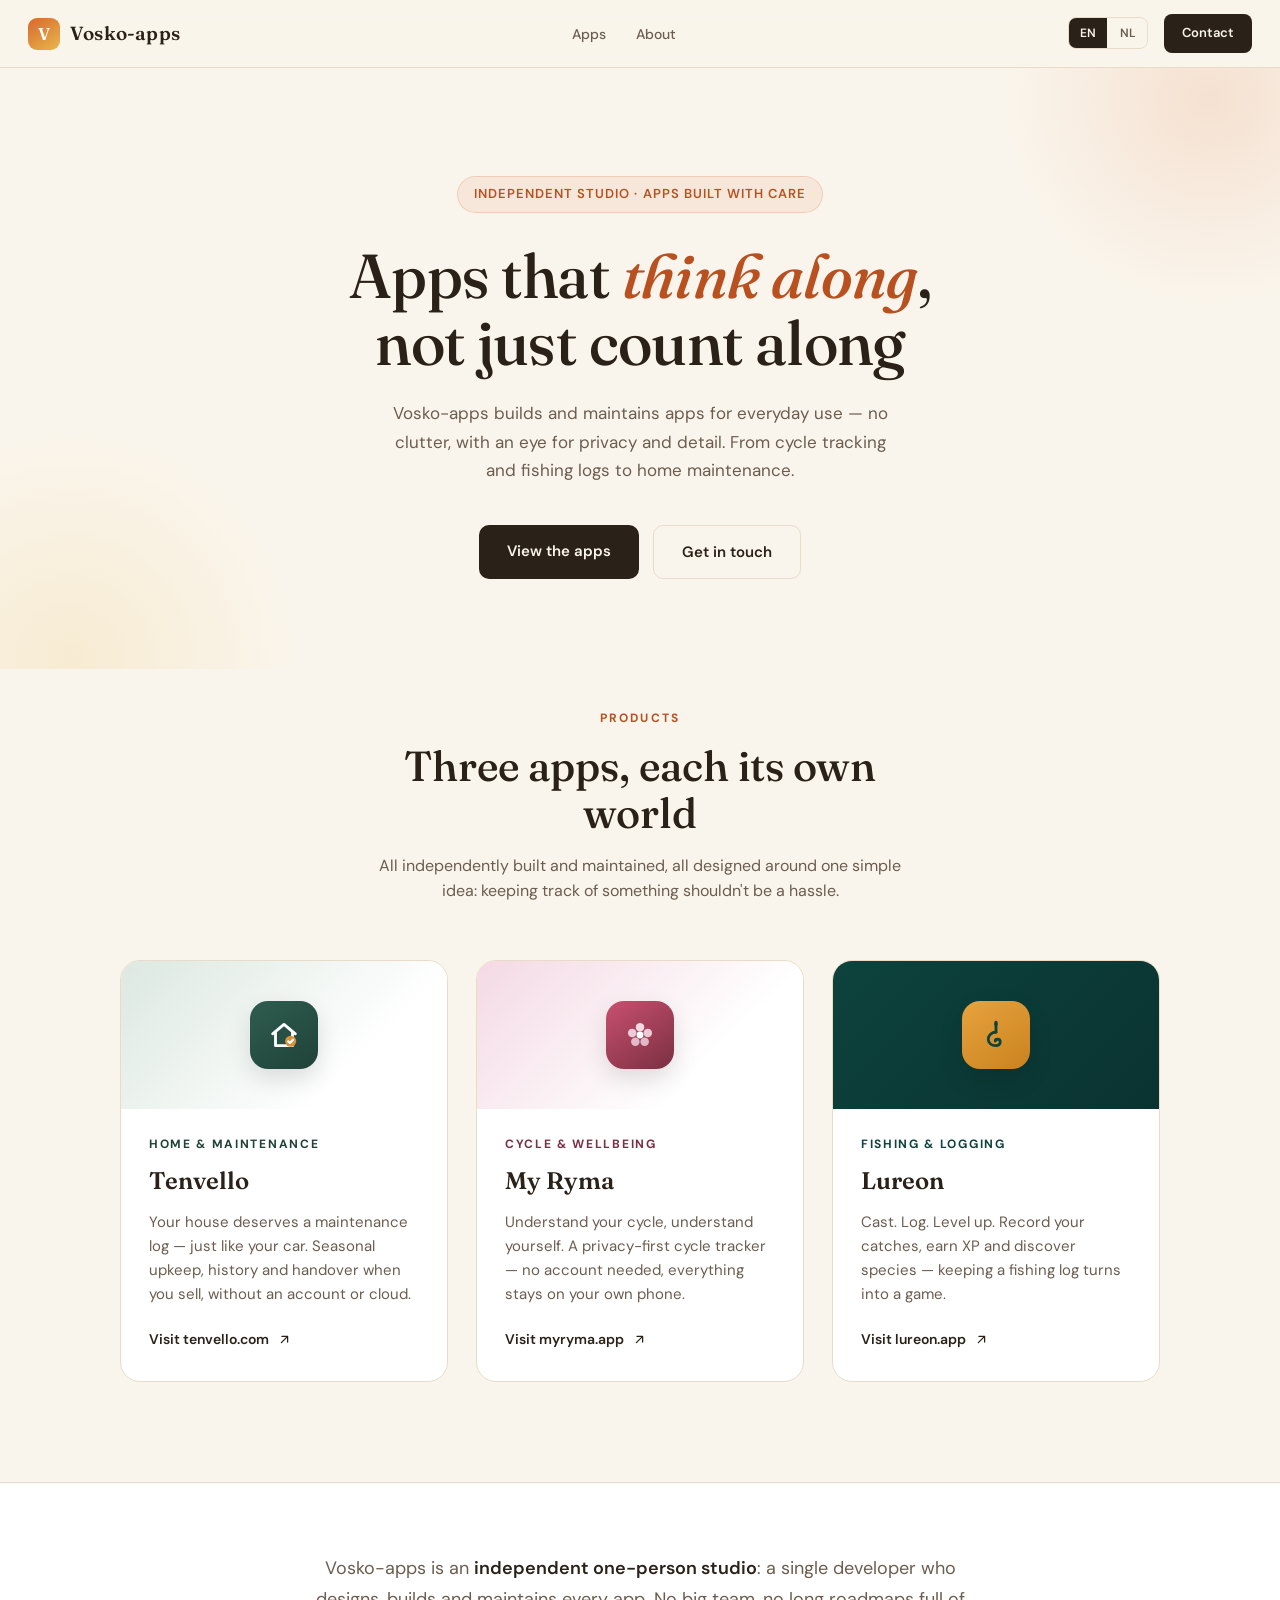
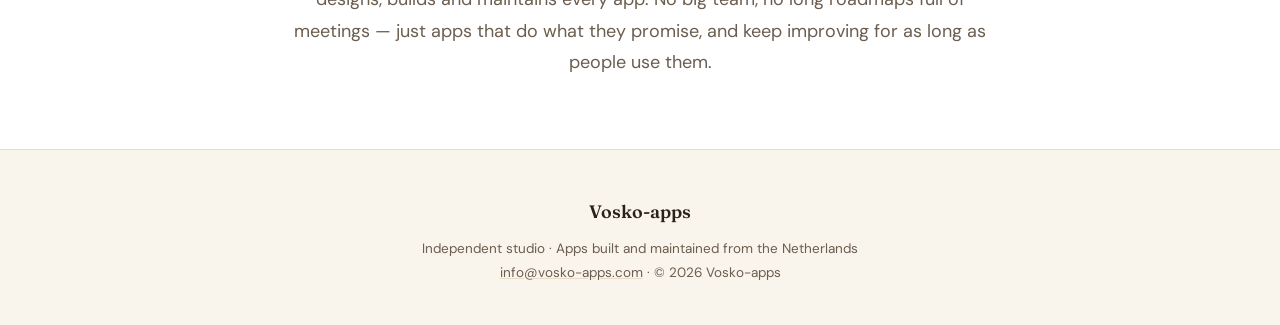
==== index.html @ 4c201b19 "Add the vosko-apps.com site with the Fluffpop privacy policy Co-Authored-By: Claude Opus 5.5 <norepl" ====
<!DOCTYPE html>
<html lang="en">
<head>
<meta charset="UTF-8">
<meta name="viewport" content="width=device-width, initial-scale=1.0">
<title>Vosko-apps — Apps built by one developer</title>
<meta name="description" content="Vosko-apps is a one-person studio building and maintaining everyday apps, including Ryma (cycle tracker), Lureon (fishing log) and Tenvello (home maintenance).">
<link rel="canonical" href="https://vosko-apps.com/">
<link rel="preconnect" href="https://fonts.googleapis.com">
<link rel="preconnect" href="https://fonts.gstatic.com" crossorigin>
<link href="https://fonts.googleapis.com/css2?family=Fraunces:ital,opsz,wght@0,9..144,400;0,9..144,500;0,9..144,600;1,9..144,500&family=DM+Sans:wght@400;500;600;700&display=swap" rel="stylesheet">
<style>
  *, *::before, *::after { box-sizing: border-box; margin: 0; padding: 0; }

  :root {
    --cream:   #FAF5EC;
    --paper:   #FFFFFF;
    --ink:     #2A2118;
    --ink-soft:#6B5D4F;
    --accent:  #D8672E;
    --accent-dk:#B8501F;
    --gold:    #E8B84B;
    --border:  #E8DCC8;

    --ryma-1:  #F4D9E4;
    --ryma-2:  #C9506F;
    --ryma-3:  #7A2F42;

    --lureon-1: #0D423D;
    --lureon-2: #0A3330;
    --lureon-3: #E8A33D;

    --tenvello-1: #2F5D50;
    --tenvello-2: #1F4237;
    --tenvello-3: #D9913B;
  }

  html { scroll-behavior: smooth; }

  body {
    font-family: 'DM Sans', sans-serif;
    background: var(--cream);
    color: var(--ink);
    line-height: 1.6;
  }

  a { color: inherit; }

  /* ── NAV ── */
  nav {
    position: sticky; top: 0; z-index: 100;
    background: rgba(250,245,236,0.9);
    backdrop-filter: blur(8px);
    border-bottom: 1px solid var(--border);
    padding: 0 28px;
    display: flex; align-items: center; justify-content: space-between;
    height: 68px;
  }
  .nav-logo {
    display: flex; align-items: center; gap: 10px; text-decoration: none;
  }
  .nav-mark {
    width: 32px; height: 32px; border-radius: 9px;
    background: linear-gradient(145deg, var(--accent), var(--gold));
    display: flex; align-items: center; justify-content: center;
    font-family: 'Fraunces', serif; font-weight: 600; font-size: 17px; color: #fff;
  }
  .nav-wordmark {
    font-family: 'Fraunces', serif;
    font-weight: 600; font-size: 19px; letter-spacing: 0.01em; color: var(--ink);
  }
  .nav-links { display: flex; align-items: center; gap: 30px; list-style: none; }
  .nav-links a {
    text-decoration: none; color: var(--ink-soft);
    font-size: 14px; font-weight: 500; transition: color .2s;
  }
  .nav-links a:hover { color: var(--accent-dk); }
  .nav-right { display: flex; align-items: center; gap: 16px; }
  .nav-cta {
    background: var(--ink); color: var(--cream) !important;
    font-size: 13px; font-weight: 600;
    padding: 9px 18px; border-radius: 8px; text-decoration: none;
    transition: background .2s;
  }
  .nav-cta:hover { background: var(--accent-dk); }

  /* ── LANGUAGE SWITCH ── */
  .lang-switch { display: flex; gap: 2px; border: 1px solid var(--border); border-radius: 8px; overflow: hidden; }
  .lang-switch button {
    border: none; background: transparent; cursor: pointer;
    font-family: inherit; font-size: 12px; font-weight: 600; color: var(--ink-soft);
    padding: 7px 11px; transition: background .2s, color .2s;
  }
  .lang-switch button:hover { color: var(--ink); }
  .lang-switch button[aria-current="true"] { background: var(--ink); color: var(--cream); }

  /* ── HERO ── */
  .hero {
    padding: 108px 24px 90px;
    text-align: center;
    position: relative; overflow: hidden;
  }
  .hero::before {
    content: '';
    position: absolute; top: -180px; right: -140px;
    width: 420px; height: 420px; border-radius: 50%;
    background: radial-gradient(circle, rgba(216,103,46,0.14), transparent 70%);
    pointer-events: none;
  }
  .hero::after {
    content: '';
    position: absolute; bottom: -220px; left: -160px;
    width: 460px; height: 460px; border-radius: 50%;
    background: radial-gradient(circle, rgba(232,184,74,0.16), transparent 70%);
    pointer-events: none;
  }
  .hero-inner { position: relative; max-width: 680px; margin: 0 auto; }
  .hero-eyebrow {
    display: inline-flex; align-items: center; gap: 8px;
    font-size: 13px; font-weight: 600; letter-spacing: 0.08em;
    text-transform: uppercase; color: var(--accent-dk);
    background: rgba(216,103,46,0.09);
    border: 1px solid rgba(216,103,46,0.2);
    padding: 7px 16px; border-radius: 999px;
    margin-bottom: 30px;
  }
  .hero-title {
    font-family: 'Fraunces', serif;
    font-weight: 500;
    font-size: clamp(38px, 6.5vw, 62px);
    line-height: 1.08; color: var(--ink);
    letter-spacing: -0.01em; margin-bottom: 22px;
  }
  .hero-title em { font-style: italic; color: var(--accent-dk); }
  .hero-sub {
    font-size: 17px; color: var(--ink-soft);
    line-height: 1.7; margin-bottom: 40px; max-width: 500px; margin-inline: auto;
  }
  .hero-buttons { display: flex; gap: 14px; justify-content: center; flex-wrap: wrap; }
  .btn-primary {
    background: var(--ink); color: var(--cream);
    font-weight: 600;
    font-size: 15px;
    padding: 14px 28px; border-radius: 10px; text-decoration: none;
    transition: background .2s; display: inline-block;
  }
  .btn-primary:hover { background: var(--accent-dk); }
  .btn-ghost {
    border: 1.5px solid var(--border); color: var(--ink);
    font-weight: 600;
    font-size: 15px;
    padding: 14px 28px; border-radius: 10px; text-decoration: none;
    transition: border-color .2s, background .2s; display: inline-block;
  }
  .btn-ghost:hover { border-color: var(--accent); background: var(--paper); }

  /* ── SECTIONS ── */
  section { padding: 40px 24px 100px; }
  .section-inner { max-width: 1040px; margin: 0 auto; }
  .section-head { text-align: center; max-width: 560px; margin: 0 auto 56px; }
  .section-label {
    font-size: 12px; font-weight: 700; letter-spacing: 0.18em;
    text-transform: uppercase; color: var(--accent-dk); margin-bottom: 14px;
  }
  .section-title {
    font-family: 'Fraunces', serif;
    font-weight: 500;
    font-size: clamp(30px, 4vw, 42px);
    line-height: 1.12; color: var(--ink);
    margin-bottom: 16px;
  }
  .section-sub { color: var(--ink-soft); font-size: 16px; }

  /* ── APP CARDS ── */
  .apps-grid {
    display: grid; grid-template-columns: repeat(auto-fit, minmax(288px, 1fr)); gap: 28px;
  }
  .app-card {
    background: var(--paper);
    border: 1px solid var(--border);
    border-radius: 20px;
    overflow: hidden;
    text-decoration: none; color: var(--ink);
    display: flex; flex-direction: column;
    transition: transform .25s ease, box-shadow .25s ease;
  }
  .app-card:hover {
    transform: translateY(-4px);
    box-shadow: 0 18px 40px rgba(42,33,24,0.1);
  }
  .app-banner {
    height: 148px; position: relative; overflow: hidden;
    display: flex; align-items: center; justify-content: center;
  }
  .app-banner.ryma { background: linear-gradient(135deg, var(--ryma-1), #fff 70%); }
  .app-banner.lureon { background: linear-gradient(135deg, var(--lureon-1), var(--lureon-2)); }
  .app-banner.tenvello { background: linear-gradient(135deg, #DCE8E1, #fff 72%); }
  .app-icon {
    width: 68px; height: 68px; border-radius: 18px;
    display: flex; align-items: center; justify-content: center;
    box-shadow: 0 10px 24px rgba(0,0,0,0.12);
  }
  .app-icon.ryma { background: linear-gradient(145deg, var(--ryma-2), var(--ryma-3)); }
  .app-icon.lureon { background: linear-gradient(145deg, var(--lureon-3), #c9821f); }
  .app-icon.tenvello { background: linear-gradient(145deg, var(--tenvello-1), var(--tenvello-2)); }
  .app-icon svg { width: 34px; height: 34px; }

  .app-body { padding: 26px 28px 30px; flex: 1; display: flex; flex-direction: column; }
  .app-kicker {
    font-size: 12px; font-weight: 700; letter-spacing: 0.14em; text-transform: uppercase;
    margin-bottom: 8px;
  }
  .app-kicker.ryma { color: var(--ryma-3); }
  .app-kicker.lureon { color: var(--lureon-1); }
  .app-kicker.tenvello { color: var(--tenvello-2); }
  .app-name {
    font-family: 'Fraunces', serif; font-weight: 600;
    font-size: 24px; margin-bottom: 10px;
  }
  .app-desc { color: var(--ink-soft); font-size: 15px; margin-bottom: 22px; flex: 1; }
  .app-link {
    display: inline-flex; align-items: center; gap: 8px;
    font-weight: 600; font-size: 14px; color: var(--ink);
  }
  .app-link svg { width: 15px; height: 15px; transition: transform .2s; }
  .app-card:hover .app-link svg { transform: translate(3px, -3px); }

  /* ── ABOUT STRIP ── */
  .about-strip {
    background: var(--paper);
    border-top: 1px solid var(--border);
    border-bottom: 1px solid var(--border);
    padding: 70px 24px;
  }
  .about-inner {
    max-width: 700px; margin: 0 auto; text-align: center;
  }
  .about-inner p {
    font-size: 18px; color: var(--ink-soft); line-height: 1.75;
  }
  .about-inner strong { color: var(--ink); font-weight: 600; }

  /* ── FOOTER ── */
  footer {
    padding: 48px 24px 40px;
    text-align: center;
  }
  .footer-wordmark {
    font-family: 'Fraunces', serif; font-weight: 600; font-size: 18px;
    margin-bottom: 10px;
  }
  .footer-meta { color: var(--ink-soft); font-size: 13.5px; line-height: 1.8; }
  .footer-meta a { text-decoration: underline; text-decoration-color: var(--border); }
  .footer-meta a:hover { color: var(--accent-dk); }

  @media (max-width: 720px) {
    .apps-grid { grid-template-columns: 1fr; }
    .nav-links { display: none; }
  }
</style>
</head>
<body>

  <nav>
    <a href="#top" class="nav-logo">
      <span class="nav-mark">V</span>
      <span class="nav-wordmark">Vosko-apps</span>
    </a>
    <ul class="nav-links">
      <li><a href="#apps" data-i18n="navApps">Apps</a></li>
      <li><a href="#about" data-i18n="navAbout">About</a></li>
    </ul>
    <div class="nav-right">
      <div class="lang-switch" role="group" aria-label="Language">
        <button type="button" data-lang="en" aria-current="true">EN</button>
        <button type="button" data-lang="nl" aria-current="false">NL</button>
      </div>
      <a href="mailto:info@vosko-apps.com" class="nav-cta" data-i18n="navContact">Contact</a>
    </div>
  </nav>

  <header class="hero" id="top">
    <div class="hero-inner">
      <span class="hero-eyebrow" data-i18n="heroEyebrow">Independent studio · Apps built with care</span>
      <h1 class="hero-title" data-i18n-html="heroTitle">Apps that <em>think along</em>,<br>not just count along</h1>
      <p class="hero-sub" data-i18n="heroSub">Vosko-apps builds and maintains apps for everyday use — no clutter, with an eye for privacy and detail. From cycle tracking and fishing logs to home maintenance.</p>
      <div class="hero-buttons">
        <a href="#apps" class="btn-primary" data-i18n="heroCta1">View the apps</a>
        <a href="mailto:info@vosko-apps.com" class="btn-ghost" data-i18n="heroCta2">Get in touch</a>
      </div>
    </div>
  </header>

  <section id="apps">
    <div class="section-inner">
      <div class="section-head">
        <div class="section-label" data-i18n="sectionLabel">Products</div>
        <h2 class="section-title" data-i18n="sectionTitle">Three apps, each its own world</h2>
        <p class="section-sub" data-i18n="sectionSub">All independently built and maintained, all designed around one simple idea: keeping track of something shouldn't be a hassle.</p>
      </div>

      <div class="apps-grid">
        <a class="app-card" href="https://tenvello.com" target="_blank" rel="noopener">
          <div class="app-banner tenvello">
            <div class="app-icon tenvello">
              <svg viewBox="0 0 24 24" fill="none">
                <path d="M4 11.2 12 4.5l8 6.7" stroke="#fff" stroke-width="2" stroke-linecap="round" stroke-linejoin="round"/>
                <path d="M6 10.2V19.5h12V10.2" stroke="#fff" stroke-width="2" stroke-linecap="round" stroke-linejoin="round"/>
                <circle cx="16.7" cy="16.4" r="3.9" fill="#D9913B"/>
                <path d="M15 16.5l1.2 1.2 2.2-2.4" stroke="#fff" stroke-width="1.5" stroke-linecap="round" stroke-linejoin="round"/>
              </svg>
            </div>
          </div>
          <div class="app-body">
            <div class="app-kicker tenvello" data-i18n="tenvelloKicker">Home &amp; maintenance</div>
            <div class="app-name">Tenvello</div>
            <p class="app-desc" data-i18n="tenvelloDesc">Your house deserves a maintenance log — just like your car. Seasonal upkeep, history and handover when you sell, without an account or cloud.</p>
            <span class="app-link">
              <span data-i18n="tenvelloLink">Visit tenvello.com</span>
              <svg viewBox="0 0 24 24" fill="none" stroke="currentColor" stroke-width="2" stroke-linecap="round"><path d="M7 17L17 7M17 7H8M17 7V16"/></svg>
            </span>
          </div>
        </a>

        <a class="app-card" href="https://www.myryma.app" target="_blank" rel="noopener">
          <div class="app-banner ryma">
            <div class="app-icon ryma">
              <svg viewBox="0 0 24 24" fill="none">
                <circle cx="12" cy="6.5" r="3" fill="#F4D9E4"/>
                <circle cx="17.5" cy="10.5" r="3" fill="#F4D9E4" opacity="0.9"/>
                <circle cx="15.3" cy="16.8" r="3" fill="#F4D9E4" opacity="0.8"/>
                <circle cx="8.7" cy="16.8" r="3" fill="#F4D9E4" opacity="0.8"/>
                <circle cx="6.5" cy="10.5" r="3" fill="#F4D9E4" opacity="0.9"/>
                <circle cx="12" cy="12" r="2.4" fill="#fff"/>
              </svg>
            </div>
          </div>
          <div class="app-body">
            <div class="app-kicker ryma" data-i18n="rymaKicker">Cycle &amp; wellbeing</div>
            <div class="app-name">My Ryma</div>
            <p class="app-desc" data-i18n="rymaDesc">Understand your cycle, understand yourself. A privacy-first cycle tracker — no account needed, everything stays on your own phone.</p>
            <span class="app-link">
              <span data-i18n="rymaLink">Visit myryma.app</span>
              <svg viewBox="0 0 24 24" fill="none" stroke="currentColor" stroke-width="2" stroke-linecap="round"><path d="M7 17L17 7M17 7H8M17 7V16"/></svg>
            </span>
          </div>
        </a>

        <a class="app-card" href="https://www.lureon.app" target="_blank" rel="noopener">
          <div class="app-banner lureon">
            <div class="app-icon lureon">
              <svg viewBox="0 0 24 24" fill="none" stroke="#0D423D" stroke-width="2" stroke-linecap="round" stroke-linejoin="round">
                <path d="M12 3v7"/>
                <circle cx="12" cy="4.2" r="1.3" fill="#0D423D" stroke="none"/>
                <path d="M12 10c-3 0-5.5 2.2-5.5 5S9 19.5 12 19.5c1.8 0 3-1.1 3-2.5 0-1.1-.8-2-2-2-1 0-1.5.7-1.5 1.3"/>
              </svg>
            </div>
          </div>
          <div class="app-body">
            <div class="app-kicker lureon" data-i18n="lureonKicker">Fishing &amp; logging</div>
            <div class="app-name">Lureon</div>
            <p class="app-desc" data-i18n="lureonDesc">Cast. Log. Level up. Record your catches, earn XP and discover species — keeping a fishing log turns into a game.</p>
            <span class="app-link">
              <span data-i18n="lureonLink">Visit lureon.app</span>
              <svg viewBox="0 0 24 24" fill="none" stroke="currentColor" stroke-width="2" stroke-linecap="round"><path d="M7 17L17 7M17 7H8M17 7V16"/></svg>
            </span>
          </div>
        </a>
      </div>
    </div>
  </section>

  <div class="about-strip" id="about">
    <div class="about-inner">
      <p data-i18n-html="aboutText">Vosko-apps is an <strong>independent one-person studio</strong>: a single developer who designs, builds and maintains every app. No big team, no long roadmaps full of meetings — just apps that do what they promise, and keep improving for as long as people use them.</p>
    </div>
  </div>

  <footer>
    <div class="footer-wordmark">Vosko-apps</div>
    <div class="footer-meta">
      <span data-i18n="footerLine">Independent studio · Apps built and maintained from the Netherlands</span><br>
      <a href="mailto:info@vosko-apps.com">info@vosko-apps.com</a> · © 2026 Vosko-apps
    </div>
  </footer>

<script>
// Engels is de standaardtaal; Nederlands is beschikbaar via de schakelaar.
// Alle Nederlandse teksten staan hieronder — de Engelse staan in de HTML zelf.
const TRANSLATIONS = {
  nl: {
    navApps: 'Apps',
    navAbout: 'Over',
    navContact: 'Contact',
    heroEyebrow: 'Eenmanszaak · Apps met aandacht gebouwd',
    heroTitle: 'Apps die <em>meedenken</em>,<br>niet alleen meetellen',
    heroSub: 'Vosko-apps ontwikkelt en onderhoudt apps voor dagelijks gebruik — zonder poespas, met oog voor privacy en detail. Van cyclustracking en vislogboeken tot huisonderhoud.',
    heroCta1: 'Bekijk de apps',
    heroCta2: 'Neem contact op',
    sectionLabel: 'Producten',
    sectionTitle: 'Drie apps, elk hun eigen wereld',
    sectionSub: 'Allemaal zelfstandig ontwikkeld en onderhouden, allemaal gebouwd rond één simpel idee: iets bijhouden hoeft geen gedoe te zijn.',
    tenvelloKicker: 'Huis & onderhoud',
    tenvelloDesc: 'Je huis verdient een onderhoudsboekje — net als je auto. Seizoensonderhoud, historie en overdracht bij verkoop, zonder account of cloud.',
    tenvelloLink: 'Bezoek tenvello.com',
    rymaKicker: 'Cyclus & welzijn',
    rymaDesc: 'Begrijp je cyclus, begrijp jezelf. Privacyvriendelijke cyclustracker — geen account nodig, alles blijft op je eigen telefoon.',
    rymaLink: 'Bezoek myryma.app',
    lureonKicker: 'Vissen & loggen',
    lureonDesc: 'Cast. Log. Level up. Log je vangsten, verdien XP en ontdek vissoorten — vangsten bijhouden wordt een spel.',
    lureonLink: 'Bezoek lureon.app',
    aboutText: 'Vosko-apps is een <strong>eenmanszaak</strong>: één ontwikkelaar die apps bedenkt, bouwt en onderhoudt. Geen groot team, geen lange roadmaps vol vergaderingen — gewoon apps die doen wat ze beloven, en die blijven verbeteren zolang mensen ze gebruiken.',
    footerLine: 'Eenmanszaak · Apps ontwikkeld en onderhouden vanuit Nederland',
  },
};

const META = {
  en: {
    title: 'Vosko-apps — Apps built by one developer',
    description: 'Vosko-apps is a one-person studio building and maintaining everyday apps, including Ryma (cycle tracker), Lureon (fishing log) and Tenvello (home maintenance).',
  },
  nl: {
    title: 'Vosko-apps — Apps gemaakt door één ontwikkelaar',
    description: 'Vosko-apps is een eenmanszaak die apps ontwikkelt en onderhoudt, waaronder Ryma (cyclustracker), Lureon (visvangst-app) en Tenvello (huisonderhoud).',
  },
};

// Engelse teksten uit de HTML bewaren, zodat terugschakelen altijd werkt
const ORIGINAL = {};
document.querySelectorAll('[data-i18n]').forEach((el) => { ORIGINAL[el.dataset.i18n] = el.textContent; });
document.querySelectorAll('[data-i18n-html]').forEach((el) => { ORIGINAL[el.dataset.i18nHtml] = el.innerHTML; });

function setLanguage(lang) {
  const dict = lang === 'nl' ? TRANSLATIONS.nl : null;

  document.querySelectorAll('[data-i18n]').forEach((el) => {
    const key = el.dataset.i18n;
    el.textContent = dict && dict[key] ? dict[key] : ORIGINAL[key];
  });
  document.querySelectorAll('[data-i18n-html]').forEach((el) => {
    const key = el.dataset.i18nHtml;
    el.innerHTML = dict && dict[key] ? dict[key] : ORIGINAL[key];
  });

  document.documentElement.lang = lang;
  document.title = META[lang].title;
  const desc = document.querySelector('meta[name="description"]');
  if (desc) desc.setAttribute('content', META[lang].description);

  document.querySelectorAll('.lang-switch button').forEach((b) => {
    b.setAttribute('aria-current', b.dataset.lang === lang ? 'true' : 'false');
  });

  try { localStorage.setItem('vosko-lang', lang); } catch (e) {}
}

document.querySelectorAll('.lang-switch button').forEach((btn) => {
  btn.addEventListener('click', () => setLanguage(btn.dataset.lang));
});

// Onthoud een eerdere keuze; standaard blijft Engels.
try {
  const saved = localStorage.getItem('vosko-lang');
  if (saved === 'nl') setLanguage('nl');
} catch (e) {}
</script>

</body>
</html>
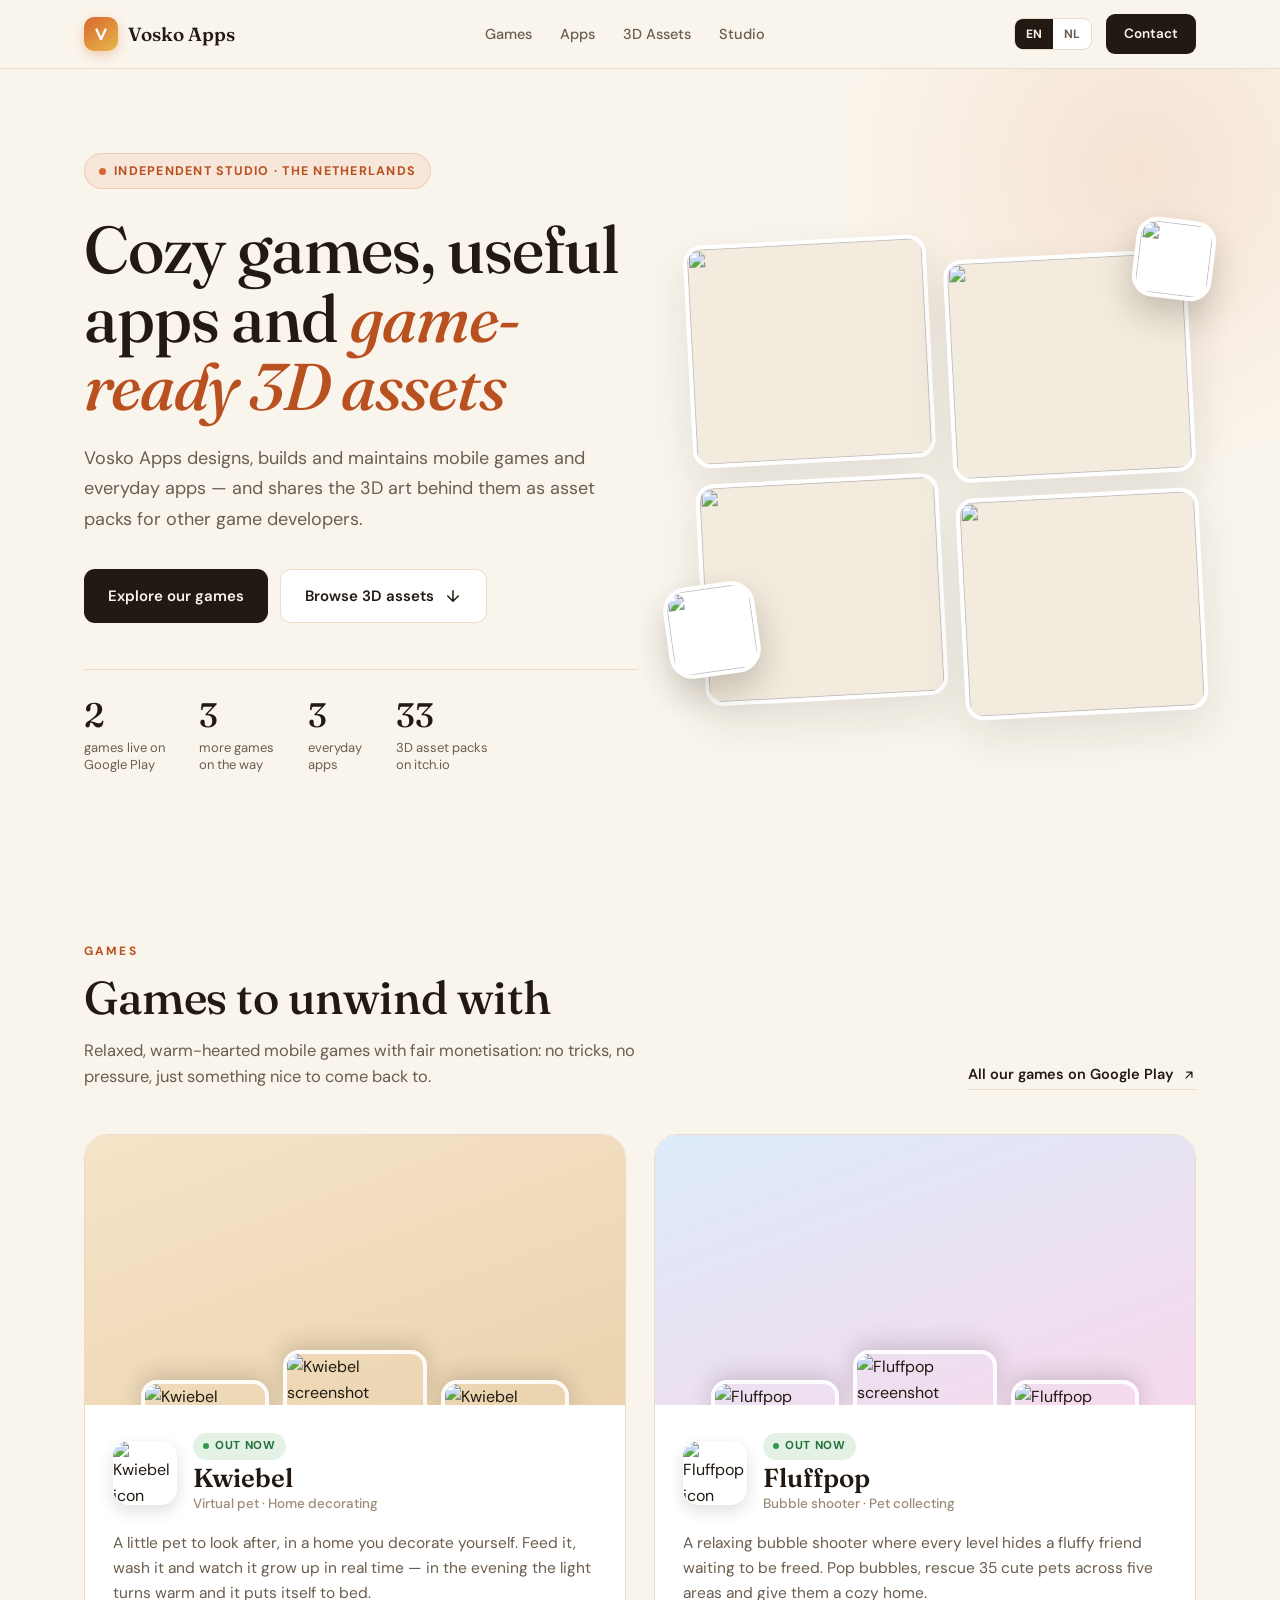
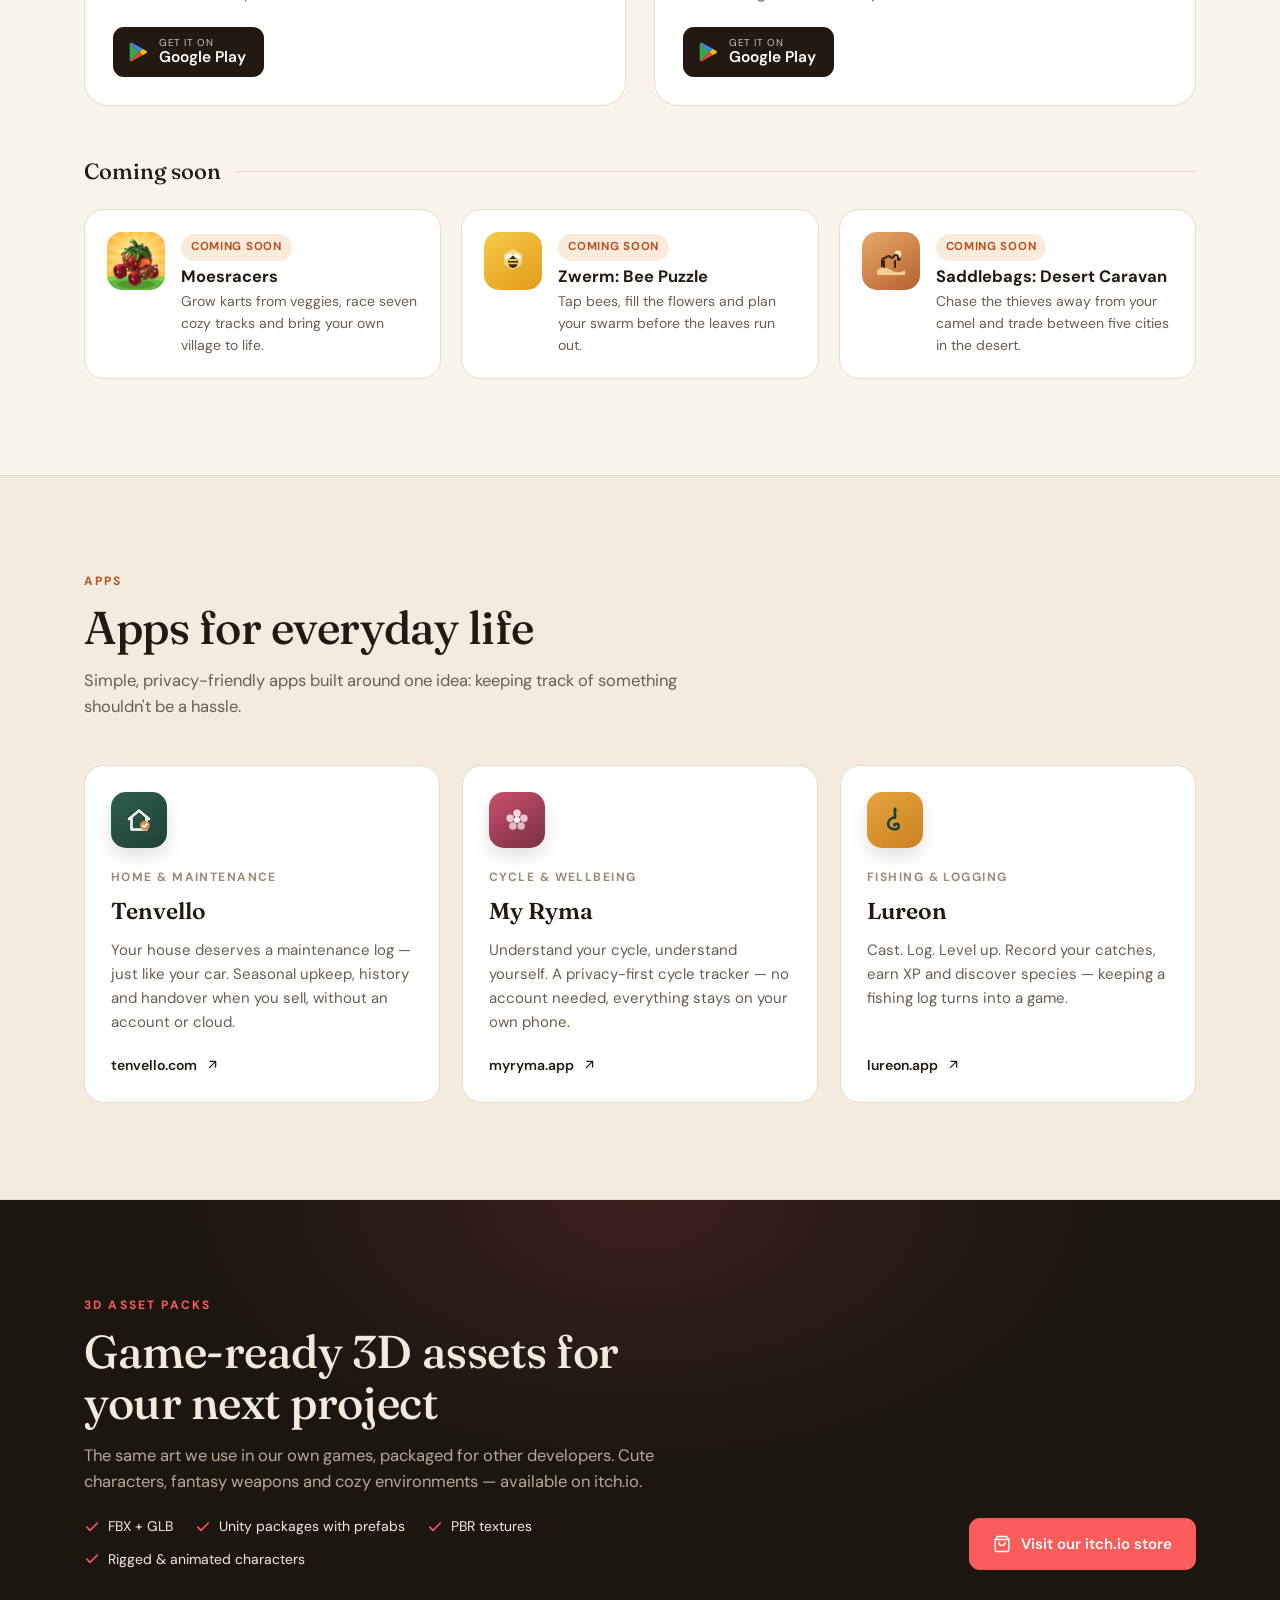
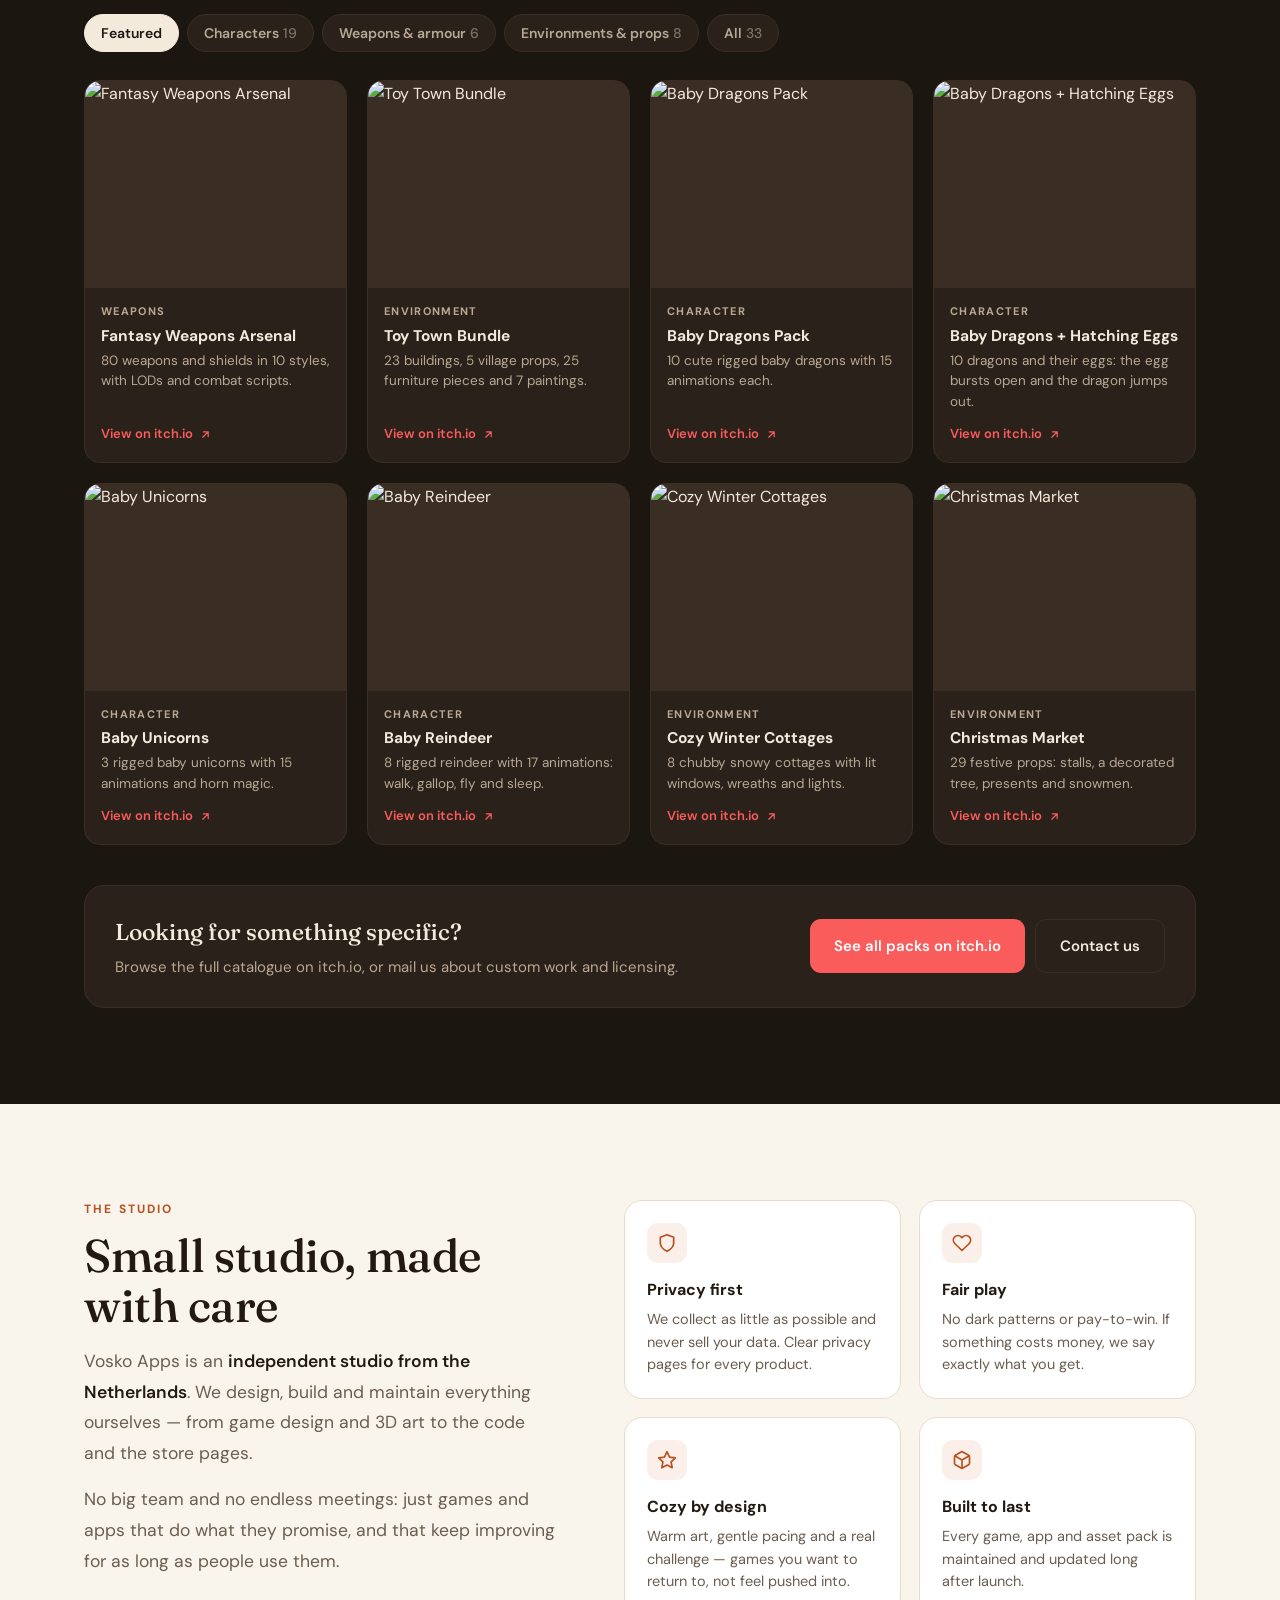
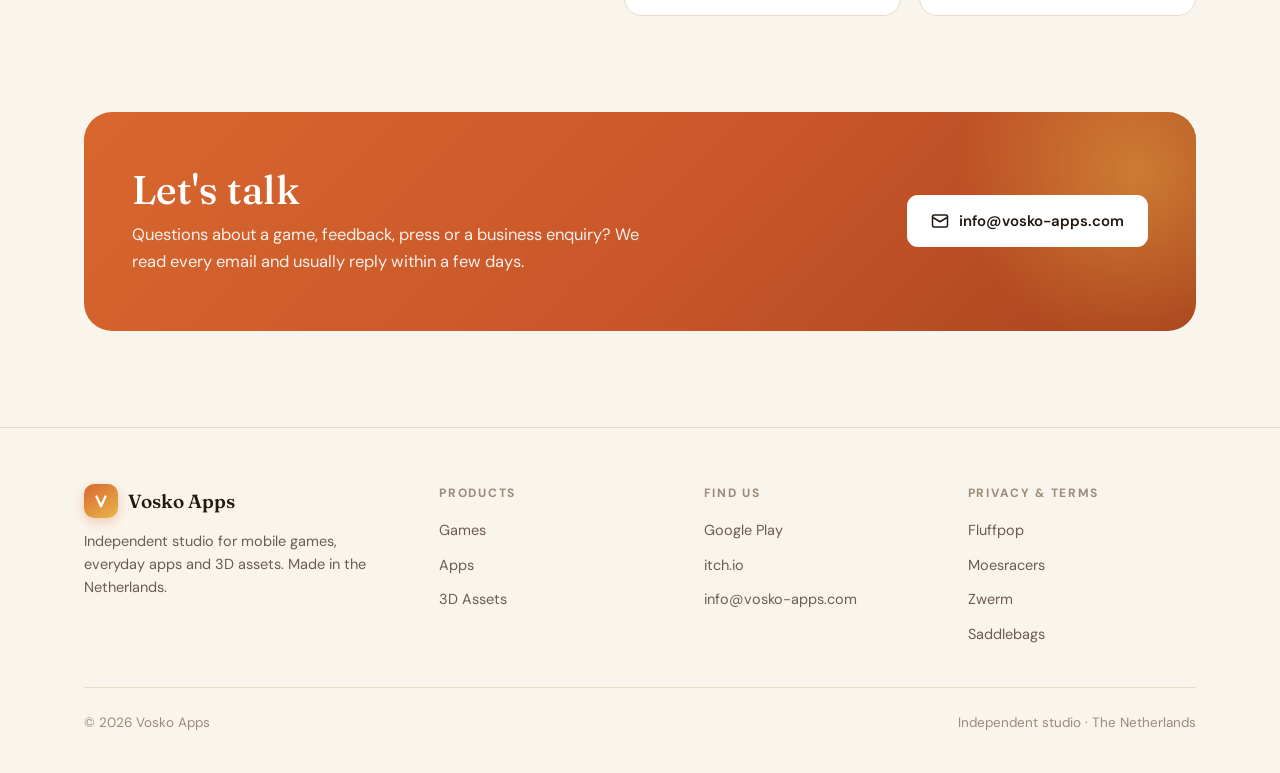
==== commit 4b0e7fd7: "New homepage: games, apps and the itch.io 3D asset packs - Games: Kwiebel and Fluffpop (live on Goog" ====
--- a/index.html
+++ b/index.html
@@ -3,466 +3,882 @@
 <head>
 <meta charset="UTF-8">
 <meta name="viewport" content="width=device-width, initial-scale=1.0">
-<title>Vosko-apps — Apps built by one developer</title>
-<meta name="description" content="Vosko-apps is a one-person studio building and maintaining everyday apps, including Ryma (cycle tracker), Lureon (fishing log) and Tenvello (home maintenance).">
+<title>Vosko Apps — Games, apps and 3D assets</title>
+<meta name="description" content="Vosko Apps is an independent studio from the Netherlands. We make cozy mobile games, everyday apps and game-ready 3D asset packs for Unity, Godot and more.">
 <link rel="canonical" href="https://vosko-apps.com/">
+<meta property="og:type" content="website">
+<meta property="og:url" content="https://vosko-apps.com/">
+<meta property="og:title" content="Vosko Apps — Games, apps and 3D assets">
+<meta property="og:description" content="Cozy mobile games, everyday apps and game-ready 3D asset packs from an independent studio in the Netherlands.">
+<meta property="og:image" content="https://img.itch.zone/aW1nLzMyMjU3MDU0LnBuZw==/315x250%23c/AsB%2BY9.png">
+<meta name="theme-color" content="#FAF5EC">
+<link rel="icon" href="data:image/svg+xml,%3Csvg xmlns='http://www.w3.org/2000/svg' viewBox='0 0 64 64'%3E%3Cdefs%3E%3ClinearGradient id='g' x1='0' y1='0' x2='1' y2='1'%3E%3Cstop offset='0' stop-color='%23D8672E'/%3E%3Cstop offset='1' stop-color='%23E8B84B'/%3E%3C/linearGradient%3E%3C/defs%3E%3Crect width='64' height='64' rx='16' fill='url(%23g)'/%3E%3Cpath d='M18 18l14 30 14-30' fill='none' stroke='%23fff' stroke-width='7' stroke-linecap='round' stroke-linejoin='round'/%3E%3C/svg%3E">
 <link rel="preconnect" href="https://fonts.googleapis.com">
 <link rel="preconnect" href="https://fonts.gstatic.com" crossorigin>
+<link rel="preconnect" href="https://img.itch.zone">
+<link rel="preconnect" href="https://play-lh.googleusercontent.com">
 <link href="https://fonts.googleapis.com/css2?family=Fraunces:ital,opsz,wght@0,9..144,400;0,9..144,500;0,9..144,600;1,9..144,500&family=DM+Sans:wght@400;500;600;700&display=swap" rel="stylesheet">
 <style>
   *, *::before, *::after { box-sizing: border-box; margin: 0; padding: 0; }
 
   :root {
-    --cream:   #FAF5EC;
-    --paper:   #FFFFFF;
-    --ink:     #2A2118;
-    --ink-soft:#6B5D4F;
-    --accent:  #D8672E;
+    --cream:    #FAF5EC;
+    --cream-2:  #F3EBDD;
+    --paper:    #FFFFFF;
+    --ink:      #221A12;
+    --ink-soft: #6B5D4F;
+    --ink-mute: #9A8B7A;
+    --accent:   #D8672E;
     --accent-dk:#B8501F;
-    --gold:    #E8B84B;
-    --border:  #E8DCC8;
-
-    --ryma-1:  #F4D9E4;
-    --ryma-2:  #C9506F;
-    --ryma-3:  #7A2F42;
-
-    --lureon-1: #0D423D;
-    --lureon-2: #0A3330;
-    --lureon-3: #E8A33D;
-
-    --tenvello-1: #2F5D50;
-    --tenvello-2: #1F4237;
-    --tenvello-3: #D9913B;
-  }
-
-  html { scroll-behavior: smooth; }
-
+    --gold:     #E8B84B;
+    --border:   #E8DCC8;
+
+    --night:    #1C1611;
+    --night-2:  #2A211A;
+    --night-3:  #3A2E24;
+    --night-tx: #F3EADC;
+    --night-mu: #B9A893;
+    --itch:     #FA5C5C;
+
+    --radius:   20px;
+    --shadow:   0 18px 44px rgba(34,26,18,0.10);
+  }
+
+  html { scroll-behavior: smooth; scroll-padding-top: 76px; }
   body {
-    font-family: 'DM Sans', sans-serif;
+    font-family: 'DM Sans', system-ui, sans-serif;
     background: var(--cream);
     color: var(--ink);
     line-height: 1.6;
-  }
-
+    -webkit-font-smoothing: antialiased;
+    overflow-x: hidden;
+  }
   a { color: inherit; }
+  img { display: block; max-width: 100%; }
+  .wrap { max-width: 1160px; margin: 0 auto; padding: 0 24px; }
 
   /* ── NAV ── */
   nav {
     position: sticky; top: 0; z-index: 100;
-    background: rgba(250,245,236,0.9);
-    backdrop-filter: blur(8px);
+    background: rgba(250,245,236,0.88);
+    backdrop-filter: saturate(1.4) blur(10px);
+    -webkit-backdrop-filter: saturate(1.4) blur(10px);
     border-bottom: 1px solid var(--border);
-    padding: 0 28px;
-    display: flex; align-items: center; justify-content: space-between;
-    height: 68px;
-  }
-  .nav-logo {
-    display: flex; align-items: center; gap: 10px; text-decoration: none;
-  }
+  }
+  .nav-inner { height: 68px; display: flex; align-items: center; justify-content: space-between; gap: 20px; }
+  .nav-logo { display: flex; align-items: center; gap: 10px; text-decoration: none; }
   .nav-mark {
-    width: 32px; height: 32px; border-radius: 9px;
+    width: 34px; height: 34px; border-radius: 10px;
     background: linear-gradient(145deg, var(--accent), var(--gold));
-    display: flex; align-items: center; justify-content: center;
-    font-family: 'Fraunces', serif; font-weight: 600; font-size: 17px; color: #fff;
-  }
-  .nav-wordmark {
-    font-family: 'Fraunces', serif;
-    font-weight: 600; font-size: 19px; letter-spacing: 0.01em; color: var(--ink);
-  }
-  .nav-links { display: flex; align-items: center; gap: 30px; list-style: none; }
-  .nav-links a {
-    text-decoration: none; color: var(--ink-soft);
-    font-size: 14px; font-weight: 500; transition: color .2s;
-  }
+    display: grid; place-items: center;
+    box-shadow: 0 4px 12px rgba(216,103,46,0.3);
+  }
+  .nav-mark svg { width: 18px; height: 18px; }
+  .nav-wordmark { font-family: 'Fraunces', serif; font-weight: 600; font-size: 19px; color: var(--ink); }
+  .nav-links { display: flex; align-items: center; gap: 28px; list-style: none; }
+  .nav-links a { text-decoration: none; color: var(--ink-soft); font-size: 14.5px; font-weight: 500; transition: color .2s; }
   .nav-links a:hover { color: var(--accent-dk); }
-  .nav-right { display: flex; align-items: center; gap: 16px; }
+  .nav-right { display: flex; align-items: center; gap: 14px; }
   .nav-cta {
-    background: var(--ink); color: var(--cream) !important;
-    font-size: 13px; font-weight: 600;
-    padding: 9px 18px; border-radius: 8px; text-decoration: none;
-    transition: background .2s;
+    background: var(--ink); color: var(--cream);
+    font-size: 13.5px; font-weight: 600;
+    padding: 9px 18px; border-radius: 9px; text-decoration: none; transition: background .2s;
   }
   .nav-cta:hover { background: var(--accent-dk); }
-
-  /* ── LANGUAGE SWITCH ── */
-  .lang-switch { display: flex; gap: 2px; border: 1px solid var(--border); border-radius: 8px; overflow: hidden; }
+  .lang-switch { display: flex; border: 1px solid var(--border); border-radius: 9px; overflow: hidden; background: var(--paper); }
   .lang-switch button {
     border: none; background: transparent; cursor: pointer;
-    font-family: inherit; font-size: 12px; font-weight: 600; color: var(--ink-soft);
+    font-family: inherit; font-size: 12px; font-weight: 700; color: var(--ink-soft);
     padding: 7px 11px; transition: background .2s, color .2s;
   }
   .lang-switch button:hover { color: var(--ink); }
   .lang-switch button[aria-current="true"] { background: var(--ink); color: var(--cream); }
 
+  /* ── BUTTONS ── */
+  .btn {
+    display: inline-flex; align-items: center; gap: 10px;
+    font-weight: 600; font-size: 15px; text-decoration: none;
+    padding: 14px 24px; border-radius: 11px;
+    transition: background .2s, border-color .2s, transform .2s, color .2s;
+  }
+  .btn svg { width: 18px; height: 18px; flex: none; }
+  .btn-dark { background: var(--ink); color: var(--cream); }
+  .btn-dark:hover { background: var(--accent-dk); }
+  .btn-line { border: 1.5px solid var(--border); background: var(--paper); color: var(--ink); }
+  .btn-line:hover { border-color: var(--accent); }
+  .btn-itch { background: var(--itch); color: #fff; }
+  .btn-itch:hover { background: #e64848; }
+  .btn-ghost-light { border: 1.5px solid var(--night-3); color: var(--night-tx); }
+  .btn-ghost-light:hover { border-color: var(--night-mu); }
+
   /* ── HERO ── */
-  .hero {
-    padding: 108px 24px 90px;
-    text-align: center;
-    position: relative; overflow: hidden;
-  }
+  .hero { position: relative; padding: 84px 0 72px; overflow: hidden; }
   .hero::before {
-    content: '';
-    position: absolute; top: -180px; right: -140px;
-    width: 420px; height: 420px; border-radius: 50%;
-    background: radial-gradient(circle, rgba(216,103,46,0.14), transparent 70%);
+    content: ''; position: absolute; top: -220px; right: -180px;
+    width: 640px; height: 640px; border-radius: 50%;
+    background: radial-gradient(circle, rgba(216,103,46,0.13), transparent 68%);
     pointer-events: none;
   }
-  .hero::after {
-    content: '';
-    position: absolute; bottom: -220px; left: -160px;
-    width: 460px; height: 460px; border-radius: 50%;
-    background: radial-gradient(circle, rgba(232,184,74,0.16), transparent 70%);
-    pointer-events: none;
-  }
-  .hero-inner { position: relative; max-width: 680px; margin: 0 auto; }
-  .hero-eyebrow {
+  .hero-grid { position: relative; display: grid; grid-template-columns: 1.05fr 0.95fr; gap: 56px; align-items: center; }
+  .eyebrow {
     display: inline-flex; align-items: center; gap: 8px;
-    font-size: 13px; font-weight: 600; letter-spacing: 0.08em;
-    text-transform: uppercase; color: var(--accent-dk);
-    background: rgba(216,103,46,0.09);
-    border: 1px solid rgba(216,103,46,0.2);
-    padding: 7px 16px; border-radius: 999px;
-    margin-bottom: 30px;
-  }
-  .hero-title {
-    font-family: 'Fraunces', serif;
-    font-weight: 500;
-    font-size: clamp(38px, 6.5vw, 62px);
-    line-height: 1.08; color: var(--ink);
-    letter-spacing: -0.01em; margin-bottom: 22px;
-  }
-  .hero-title em { font-style: italic; color: var(--accent-dk); }
-  .hero-sub {
-    font-size: 17px; color: var(--ink-soft);
-    line-height: 1.7; margin-bottom: 40px; max-width: 500px; margin-inline: auto;
-  }
-  .hero-buttons { display: flex; gap: 14px; justify-content: center; flex-wrap: wrap; }
-  .btn-primary {
-    background: var(--ink); color: var(--cream);
-    font-weight: 600;
-    font-size: 15px;
-    padding: 14px 28px; border-radius: 10px; text-decoration: none;
-    transition: background .2s; display: inline-block;
-  }
-  .btn-primary:hover { background: var(--accent-dk); }
-  .btn-ghost {
-    border: 1.5px solid var(--border); color: var(--ink);
-    font-weight: 600;
-    font-size: 15px;
-    padding: 14px 28px; border-radius: 10px; text-decoration: none;
-    transition: border-color .2s, background .2s; display: inline-block;
-  }
-  .btn-ghost:hover { border-color: var(--accent); background: var(--paper); }
+    font-size: 12.5px; font-weight: 700; letter-spacing: 0.1em; text-transform: uppercase;
+    color: var(--accent-dk); background: rgba(216,103,46,0.09);
+    border: 1px solid rgba(216,103,46,0.22);
+    padding: 7px 14px; border-radius: 999px; margin-bottom: 26px;
+  }
+  .eyebrow .dot { width: 7px; height: 7px; border-radius: 50%; background: var(--accent); }
+  .hero h1 {
+    font-family: 'Fraunces', serif; font-weight: 500;
+    font-size: clamp(40px, 5.6vw, 66px); line-height: 1.04; letter-spacing: -0.015em;
+    margin-bottom: 22px;
+  }
+  .hero h1 em { font-style: italic; color: var(--accent-dk); }
+  .hero-sub { font-size: 18px; color: var(--ink-soft); line-height: 1.7; max-width: 520px; margin-bottom: 34px; }
+  .hero-buttons { display: flex; gap: 12px; flex-wrap: wrap; }
+
+  .stats { display: grid; grid-template-columns: repeat(4, auto); justify-content: start; gap: 34px; margin-top: 46px; padding-top: 28px; border-top: 1px solid var(--border); }
+  .stat-num { font-family: 'Fraunces', serif; font-size: 34px; font-weight: 500; line-height: 1; color: var(--ink); }
+  .stat-label { font-size: 13px; color: var(--ink-soft); margin-top: 7px; line-height: 1.35; }
+
+  .hero-art { position: relative; aspect-ratio: 1 / 0.92; }
+  .mosaic { position: absolute; inset: 0; display: grid; grid-template-columns: 1fr 1fr; gap: 16px; transform: rotate(-3deg); }
+  .mosaic a {
+    border-radius: 18px; overflow: hidden; box-shadow: var(--shadow);
+    background: var(--cream-2); border: 4px solid var(--paper);
+    transition: transform .3s ease;
+  }
+  .mosaic a:nth-child(2) { transform: translateY(28px); }
+  .mosaic a:nth-child(4) { transform: translateY(28px); }
+  .mosaic a:hover { transform: translateY(-4px) scale(1.02); }
+  .mosaic a:nth-child(2):hover, .mosaic a:nth-child(4):hover { transform: translateY(22px) scale(1.02); }
+  .mosaic img { width: 100%; height: 100%; object-fit: cover; }
+  .float-icon {
+    position: absolute; width: 92px; height: 92px; border-radius: 24px; overflow: hidden;
+    box-shadow: 0 16px 34px rgba(34,26,18,0.22); border: 4px solid var(--paper);
+    background: var(--paper);
+  }
+  .float-icon img { width: 100%; height: 100%; object-fit: cover; }
+  .float-icon.a { left: -28px; bottom: 18px; transform: rotate(-8deg); }
+  .float-icon.b { right: -18px; top: -14px; transform: rotate(7deg); width: 80px; height: 80px; border-radius: 21px; }
 
   /* ── SECTIONS ── */
-  section { padding: 40px 24px 100px; }
-  .section-inner { max-width: 1040px; margin: 0 auto; }
-  .section-head { text-align: center; max-width: 560px; margin: 0 auto 56px; }
-  .section-label {
-    font-size: 12px; font-weight: 700; letter-spacing: 0.18em;
-    text-transform: uppercase; color: var(--accent-dk); margin-bottom: 14px;
-  }
-  .section-title {
-    font-family: 'Fraunces', serif;
-    font-weight: 500;
-    font-size: clamp(30px, 4vw, 42px);
-    line-height: 1.12; color: var(--ink);
-    margin-bottom: 16px;
-  }
-  .section-sub { color: var(--ink-soft); font-size: 16px; }
-
-  /* ── APP CARDS ── */
-  .apps-grid {
-    display: grid; grid-template-columns: repeat(auto-fit, minmax(288px, 1fr)); gap: 28px;
-  }
+  section { padding: 96px 0; }
+  .section-head { display: flex; align-items: end; justify-content: space-between; gap: 32px; margin-bottom: 44px; flex-wrap: wrap; }
+  .section-head .lead { max-width: 620px; }
+  .label { font-size: 12px; font-weight: 700; letter-spacing: 0.18em; text-transform: uppercase; color: var(--accent-dk); margin-bottom: 12px; }
+  .title { font-family: 'Fraunces', serif; font-weight: 500; font-size: clamp(32px, 4vw, 46px); line-height: 1.1; letter-spacing: -0.01em; margin-bottom: 14px; }
+  .sub { color: var(--ink-soft); font-size: 16.5px; }
+  .head-link { display: inline-flex; align-items: center; gap: 8px; font-weight: 600; font-size: 14.5px; text-decoration: none; color: var(--ink); border-bottom: 1.5px solid var(--border); padding-bottom: 3px; transition: border-color .2s; }
+  .head-link:hover { border-color: var(--accent); }
+  .head-link svg { width: 14px; height: 14px; }
+
+  /* ── GAMES ── */
+  .games-live { display: grid; grid-template-columns: 1fr 1fr; gap: 28px; }
+  .game-card {
+    background: var(--paper); border: 1px solid var(--border); border-radius: 24px;
+    overflow: hidden; display: flex; flex-direction: column;
+    transition: transform .25s ease, box-shadow .25s ease;
+  }
+  .game-card:hover { transform: translateY(-4px); box-shadow: var(--shadow); }
+  .game-shots { position: relative; height: 270px; overflow: hidden; display: flex; justify-content: center; align-items: flex-end; gap: 14px; padding-top: 30px; }
+  .game-shots.kwiebel { background: linear-gradient(160deg, #F6E4C8 0%, #EAD3AE 100%); }
+  .game-shots.fluffpop { background: linear-gradient(160deg, #DCEBFA 0%, #F6D9EC 100%); }
+  .game-shots img {
+    width: 128px; height: auto; border-radius: 16px 16px 0 0;
+    box-shadow: 0 -6px 22px rgba(34,26,18,0.16);
+    border: 4px solid rgba(255,255,255,0.9); border-bottom: none;
+  }
+  .game-shots img:nth-child(2) { width: 144px; }
+  .game-shots img:nth-child(1), .game-shots img:nth-child(3) { margin-bottom: -30px; }
+  .game-body { padding: 26px 28px 28px; display: flex; flex-direction: column; flex: 1; }
+  .game-top { display: flex; align-items: center; gap: 16px; margin-bottom: 16px; }
+  .game-icon { width: 64px; height: 64px; border-radius: 16px; overflow: hidden; flex: none; box-shadow: 0 6px 16px rgba(34,26,18,0.14); }
+  .game-icon img { width: 100%; height: 100%; object-fit: cover; }
+  .pill { display: inline-flex; align-items: center; gap: 6px; font-size: 11.5px; font-weight: 700; letter-spacing: 0.06em; text-transform: uppercase; padding: 4px 10px; border-radius: 999px; }
+  .pill.live { background: #E3F2E5; color: #24713A; }
+  .pill.live::before { content: ''; width: 6px; height: 6px; border-radius: 50%; background: #2E9A4D; }
+  .pill.soon { background: #FBEBDD; color: var(--accent-dk); }
+  .game-name { font-family: 'Fraunces', serif; font-weight: 600; font-size: 26px; line-height: 1.15; margin-top: 4px; }
+  .game-genre { font-size: 13.5px; color: var(--ink-mute); font-weight: 500; }
+  .game-desc { color: var(--ink-soft); font-size: 15.5px; margin-bottom: 22px; flex: 1; }
+  .play-btn {
+    align-self: flex-start; display: inline-flex; align-items: center; gap: 10px;
+    background: var(--ink); color: #fff; text-decoration: none;
+    padding: 10px 18px 10px 14px; border-radius: 11px; transition: background .2s;
+  }
+  .play-btn:hover { background: #000; }
+  .play-btn svg { width: 22px; height: 22px; }
+  .play-btn small { display: block; font-size: 10px; letter-spacing: 0.06em; text-transform: uppercase; opacity: .75; line-height: 1.1; }
+  .play-btn strong { display: block; font-size: 15.5px; font-weight: 600; line-height: 1.2; }
+
+  .soon-head { display: flex; align-items: center; gap: 14px; margin: 48px 0 20px; }
+  .soon-head h3 { font-family: 'Fraunces', serif; font-weight: 500; font-size: 22px; }
+  .soon-head .line { flex: 1; height: 1px; background: var(--border); }
+  .games-soon { display: grid; grid-template-columns: repeat(3, 1fr); gap: 20px; }
+  .soon-card { background: var(--paper); border: 1px solid var(--border); border-radius: var(--radius); padding: 22px; display: flex; gap: 16px; align-items: flex-start; }
+  .soon-icon { width: 58px; height: 58px; border-radius: 15px; flex: none; overflow: hidden; display: grid; place-items: center; }
+  .soon-icon img { width: 100%; height: 100%; object-fit: cover; }
+  .soon-icon svg { width: 32px; height: 32px; }
+  .soon-icon.zwerm { background: linear-gradient(145deg, #F7C948, #E39B1B); }
+  .soon-icon.saddle { background: linear-gradient(145deg, #E9A86A, #B5622E); }
+  .soon-name { font-weight: 700; font-size: 16.5px; line-height: 1.25; margin: 6px 0 4px; }
+  .soon-desc { font-size: 14px; color: var(--ink-soft); line-height: 1.55; }
+
+  /* ── APPS ── */
+  .apps { background: var(--cream-2); border-top: 1px solid var(--border); border-bottom: 1px solid var(--border); }
+  .apps-grid { display: grid; grid-template-columns: repeat(3, 1fr); gap: 22px; }
   .app-card {
-    background: var(--paper);
-    border: 1px solid var(--border);
-    border-radius: 20px;
-    overflow: hidden;
-    text-decoration: none; color: var(--ink);
-    display: flex; flex-direction: column;
-    transition: transform .25s ease, box-shadow .25s ease;
-  }
-  .app-card:hover {
-    transform: translateY(-4px);
-    box-shadow: 0 18px 40px rgba(42,33,24,0.1);
-  }
-  .app-banner {
-    height: 148px; position: relative; overflow: hidden;
-    display: flex; align-items: center; justify-content: center;
-  }
-  .app-banner.ryma { background: linear-gradient(135deg, var(--ryma-1), #fff 70%); }
-  .app-banner.lureon { background: linear-gradient(135deg, var(--lureon-1), var(--lureon-2)); }
-  .app-banner.tenvello { background: linear-gradient(135deg, #DCE8E1, #fff 72%); }
-  .app-icon {
-    width: 68px; height: 68px; border-radius: 18px;
-    display: flex; align-items: center; justify-content: center;
-    box-shadow: 0 10px 24px rgba(0,0,0,0.12);
-  }
-  .app-icon.ryma { background: linear-gradient(145deg, var(--ryma-2), var(--ryma-3)); }
-  .app-icon.lureon { background: linear-gradient(145deg, var(--lureon-3), #c9821f); }
-  .app-icon.tenvello { background: linear-gradient(145deg, var(--tenvello-1), var(--tenvello-2)); }
-  .app-icon svg { width: 34px; height: 34px; }
-
-  .app-body { padding: 26px 28px 30px; flex: 1; display: flex; flex-direction: column; }
-  .app-kicker {
-    font-size: 12px; font-weight: 700; letter-spacing: 0.14em; text-transform: uppercase;
-    margin-bottom: 8px;
-  }
-  .app-kicker.ryma { color: var(--ryma-3); }
-  .app-kicker.lureon { color: var(--lureon-1); }
-  .app-kicker.tenvello { color: var(--tenvello-2); }
-  .app-name {
-    font-family: 'Fraunces', serif; font-weight: 600;
-    font-size: 24px; margin-bottom: 10px;
-  }
-  .app-desc { color: var(--ink-soft); font-size: 15px; margin-bottom: 22px; flex: 1; }
-  .app-link {
-    display: inline-flex; align-items: center; gap: 8px;
-    font-weight: 600; font-size: 14px; color: var(--ink);
-  }
+    background: var(--paper); border: 1px solid var(--border); border-radius: var(--radius);
+    padding: 26px; text-decoration: none; color: var(--ink);
+    display: flex; flex-direction: column; transition: transform .25s ease, box-shadow .25s ease;
+  }
+  .app-card:hover { transform: translateY(-4px); box-shadow: var(--shadow); }
+  .app-icon { width: 56px; height: 56px; border-radius: 15px; display: grid; place-items: center; margin-bottom: 20px; box-shadow: 0 8px 18px rgba(0,0,0,0.12); }
+  .app-icon svg { width: 30px; height: 30px; }
+  .app-icon.ryma { background: linear-gradient(145deg, #C9506F, #7A2F42); }
+  .app-icon.lureon { background: linear-gradient(145deg, #E8A33D, #c9821f); }
+  .app-icon.tenvello { background: linear-gradient(145deg, #2F5D50, #1F4237); }
+  .app-kicker { font-size: 12px; font-weight: 700; letter-spacing: 0.12em; text-transform: uppercase; color: var(--ink-mute); margin-bottom: 6px; }
+  .app-name { font-family: 'Fraunces', serif; font-weight: 600; font-size: 23px; margin-bottom: 8px; }
+  .app-desc { color: var(--ink-soft); font-size: 15px; margin-bottom: 20px; flex: 1; }
+  .app-link { display: inline-flex; align-items: center; gap: 8px; font-weight: 600; font-size: 14px; }
   .app-link svg { width: 15px; height: 15px; transition: transform .2s; }
   .app-card:hover .app-link svg { transform: translate(3px, -3px); }
 
-  /* ── ABOUT STRIP ── */
-  .about-strip {
-    background: var(--paper);
-    border-top: 1px solid var(--border);
-    border-bottom: 1px solid var(--border);
-    padding: 70px 24px;
-  }
-  .about-inner {
-    max-width: 700px; margin: 0 auto; text-align: center;
-  }
-  .about-inner p {
-    font-size: 18px; color: var(--ink-soft); line-height: 1.75;
-  }
-  .about-inner strong { color: var(--ink); font-weight: 600; }
+  /* ── ASSETS (dark) ── */
+  .assets { background: var(--night); color: var(--night-tx); position: relative; overflow: hidden; }
+  .assets::before {
+    content: ''; position: absolute; top: -260px; left: 50%; transform: translateX(-50%);
+    width: 900px; height: 520px; border-radius: 50%;
+    background: radial-gradient(ellipse, rgba(250,92,92,0.14), transparent 70%);
+    pointer-events: none;
+  }
+  .assets .wrap { position: relative; }
+  .assets .label { color: var(--itch); }
+  .assets .sub { color: var(--night-mu); }
+  .asset-features { display: flex; flex-wrap: wrap; gap: 10px 22px; margin-top: 20px; }
+  .asset-features span { display: inline-flex; align-items: center; gap: 8px; font-size: 14px; color: var(--night-tx); }
+  .asset-features svg { width: 16px; height: 16px; color: var(--itch); flex: none; }
+
+  .filters { display: flex; flex-wrap: wrap; gap: 8px; margin-bottom: 28px; }
+  .filters button {
+    font-family: inherit; font-size: 14px; font-weight: 600; cursor: pointer;
+    background: var(--night-2); color: var(--night-mu);
+    border: 1px solid var(--night-3); border-radius: 999px; padding: 9px 16px;
+    transition: background .2s, color .2s, border-color .2s;
+  }
+  .filters button:hover { color: var(--night-tx); border-color: #57483a; }
+  .filters button[aria-pressed="true"] { background: var(--night-tx); color: var(--night); border-color: var(--night-tx); }
+  .filters .count { opacity: .6; font-weight: 500; margin-left: 4px; }
+
+  .asset-grid { display: grid; grid-template-columns: repeat(4, 1fr); gap: 20px; }
+  .asset-card {
+    background: var(--night-2); border: 1px solid var(--night-3); border-radius: 16px; overflow: hidden;
+    text-decoration: none; color: inherit; display: flex; flex-direction: column;
+    transition: transform .25s ease, border-color .25s ease, box-shadow .25s ease;
+  }
+  .asset-card:hover { transform: translateY(-4px); border-color: #5a4a3c; box-shadow: 0 18px 40px rgba(0,0,0,0.35); }
+  .asset-thumb { aspect-ratio: 315 / 250; background: var(--night-3); overflow: hidden; }
+  .asset-thumb img { width: 100%; height: 100%; object-fit: cover; transition: transform .4s ease; }
+  .asset-card:hover .asset-thumb img { transform: scale(1.04); }
+  .asset-body { padding: 15px 16px 17px; display: flex; flex-direction: column; flex: 1; }
+  .asset-cat { font-size: 11px; font-weight: 700; letter-spacing: 0.12em; text-transform: uppercase; color: var(--night-mu); margin-bottom: 5px; }
+  .asset-name { font-weight: 700; font-size: 15.5px; line-height: 1.3; margin-bottom: 5px; }
+  .asset-desc { font-size: 13.5px; color: var(--night-mu); line-height: 1.5; flex: 1; }
+  .asset-go { margin-top: 12px; font-size: 13px; font-weight: 600; color: var(--itch); display: inline-flex; align-items: center; gap: 6px; }
+  .asset-go svg { width: 13px; height: 13px; transition: transform .2s; }
+  .asset-card:hover .asset-go svg { transform: translate(2px, -2px); }
+
+  .assets-cta {
+    margin-top: 40px; padding: 28px 30px; border-radius: 20px;
+    background: var(--night-2); border: 1px solid var(--night-3);
+    display: flex; align-items: center; justify-content: space-between; gap: 20px; flex-wrap: wrap;
+  }
+  .assets-cta h3 { font-family: 'Fraunces', serif; font-weight: 500; font-size: 23px; margin-bottom: 4px; }
+  .assets-cta p { color: var(--night-mu); font-size: 15px; }
+  .assets-cta .btns { display: flex; gap: 10px; flex-wrap: wrap; }
+
+  /* ── STUDIO ── */
+  .studio-grid { display: grid; grid-template-columns: 1fr 1.2fr; gap: 64px; align-items: start; }
+  .studio-text p { font-size: 17.5px; color: var(--ink-soft); line-height: 1.75; margin-bottom: 16px; }
+  .studio-text strong { color: var(--ink); font-weight: 600; }
+  .values { display: grid; grid-template-columns: 1fr 1fr; gap: 18px; }
+  .value { background: var(--paper); border: 1px solid var(--border); border-radius: 18px; padding: 22px; }
+  .value-icon { width: 40px; height: 40px; border-radius: 11px; background: rgba(216,103,46,0.1); display: grid; place-items: center; margin-bottom: 14px; }
+  .value-icon svg { width: 20px; height: 20px; color: var(--accent-dk); }
+  .value h3 { font-size: 16px; font-weight: 700; margin-bottom: 6px; }
+  .value p { font-size: 14.5px; color: var(--ink-soft); line-height: 1.55; }
+
+  /* ── CONTACT ── */
+  .contact { padding: 0 0 96px; }
+  .contact-box {
+    background: linear-gradient(135deg, var(--accent) 0%, #C9562A 55%, #A9441C 100%);
+    color: #fff; border-radius: 28px; padding: 56px 48px;
+    display: flex; align-items: center; justify-content: space-between; gap: 32px; flex-wrap: wrap;
+    position: relative; overflow: hidden;
+  }
+  .contact-box::after {
+    content: ''; position: absolute; right: -120px; top: -120px; width: 360px; height: 360px; border-radius: 50%;
+    background: radial-gradient(circle, rgba(232,184,75,0.45), transparent 70%); pointer-events: none;
+  }
+  .contact-box h2 { font-family: 'Fraunces', serif; font-weight: 500; font-size: clamp(28px, 3.6vw, 40px); line-height: 1.12; margin-bottom: 10px; }
+  .contact-box p { font-size: 16.5px; opacity: .9; max-width: 540px; }
+  .contact-box .btn { position: relative; z-index: 1; background: #fff; color: var(--ink); }
+  .contact-box .btn:hover { background: var(--cream); }
 
   /* ── FOOTER ── */
-  footer {
-    padding: 48px 24px 40px;
-    text-align: center;
-  }
-  .footer-wordmark {
-    font-family: 'Fraunces', serif; font-weight: 600; font-size: 18px;
-    margin-bottom: 10px;
-  }
-  .footer-meta { color: var(--ink-soft); font-size: 13.5px; line-height: 1.8; }
-  .footer-meta a { text-decoration: underline; text-decoration-color: var(--border); }
-  .footer-meta a:hover { color: var(--accent-dk); }
-
-  @media (max-width: 720px) {
+  footer { border-top: 1px solid var(--border); padding: 56px 0 40px; }
+  .foot-grid { display: grid; grid-template-columns: 1.4fr 1fr 1fr 1fr; gap: 36px; margin-bottom: 40px; }
+  .foot-brand p { color: var(--ink-soft); font-size: 14.5px; margin-top: 12px; max-width: 300px; }
+  .foot-col h4 { font-size: 12px; font-weight: 700; letter-spacing: 0.14em; text-transform: uppercase; color: var(--ink-mute); margin-bottom: 14px; }
+  .foot-col ul { list-style: none; display: grid; gap: 9px; }
+  .foot-col a { text-decoration: none; color: var(--ink-soft); font-size: 14.5px; transition: color .2s; }
+  .foot-col a:hover { color: var(--accent-dk); }
+  .foot-bottom { border-top: 1px solid var(--border); padding-top: 24px; display: flex; justify-content: space-between; gap: 16px; flex-wrap: wrap; color: var(--ink-mute); font-size: 13.5px; }
+  .foot-bottom a { color: var(--ink-soft); }
+
+  /* ── RESPONSIVE ── */
+  @media (max-width: 1000px) {
+    .hero-grid { grid-template-columns: 1fr; gap: 48px; }
+    .hero-art { max-width: 520px; width: 100%; margin: 0 auto; }
+    .asset-grid { grid-template-columns: repeat(3, 1fr); }
+    .games-soon { grid-template-columns: 1fr; }
+    .studio-grid { grid-template-columns: 1fr; gap: 36px; }
+    .foot-grid { grid-template-columns: 1fr 1fr; }
+  }
+  @media (max-width: 820px) {
+    .nav-links { display: none; }
+    .games-live { grid-template-columns: 1fr; }
     .apps-grid { grid-template-columns: 1fr; }
-    .nav-links { display: none; }
+    .asset-grid { grid-template-columns: repeat(2, 1fr); gap: 14px; }
+    .stats { grid-template-columns: repeat(2, auto); gap: 22px 40px; }
+  }
+  @media (max-width: 520px) {
+    .wrap { padding: 0 16px; }
+    .nav-cta { display: none; }
+    .hero { padding: 56px 0 56px; }
+    .eyebrow { font-size: 11px; letter-spacing: 0.08em; padding: 6px 12px; }
+    section { padding: 72px 0; }
+    .game-shots { height: 220px; }
+    .game-shots img { width: 100px; }
+    .game-shots img:nth-child(2) { width: 112px; }
+    .float-icon { width: 72px; height: 72px; border-radius: 19px; }
+    .float-icon.a { left: -6px; }
+    .float-icon.b { right: -4px; width: 64px; height: 64px; }
+    .values { grid-template-columns: 1fr; }
+    .asset-body { padding: 12px 12px 14px; }
+    .asset-desc { display: none; }
+    .contact-box { padding: 40px 26px; }
+    .foot-grid { grid-template-columns: 1fr; }
+  }
+  @media (prefers-reduced-motion: reduce) {
+    html { scroll-behavior: auto; }
+    * { transition: none !important; }
   }
 </style>
 </head>
 <body>
 
   <nav>
-    <a href="#top" class="nav-logo">
-      <span class="nav-mark">V</span>
-      <span class="nav-wordmark">Vosko-apps</span>
-    </a>
-    <ul class="nav-links">
-      <li><a href="#apps" data-i18n="navApps">Apps</a></li>
-      <li><a href="#about" data-i18n="navAbout">About</a></li>
-    </ul>
-    <div class="nav-right">
-      <div class="lang-switch" role="group" aria-label="Language">
-        <button type="button" data-lang="en" aria-current="true">EN</button>
-        <button type="button" data-lang="nl" aria-current="false">NL</button>
-      </div>
-      <a href="mailto:info@vosko-apps.com" class="nav-cta" data-i18n="navContact">Contact</a>
+    <div class="wrap nav-inner">
+      <a href="#top" class="nav-logo" aria-label="Vosko Apps home">
+        <span class="nav-mark"><svg viewBox="0 0 24 24" fill="none" stroke="#fff" stroke-width="3" stroke-linecap="round" stroke-linejoin="round"><path d="M6 6l6 13 6-13"/></svg></span>
+        <span class="nav-wordmark">Vosko Apps</span>
+      </a>
+      <ul class="nav-links">
+        <li><a href="#games" data-i18n="navGames">Games</a></li>
+        <li><a href="#apps" data-i18n="navApps">Apps</a></li>
+        <li><a href="#assets" data-i18n="navAssets">3D Assets</a></li>
+        <li><a href="#studio" data-i18n="navStudio">Studio</a></li>
+      </ul>
+      <div class="nav-right">
+        <div class="lang-switch" role="group" aria-label="Language">
+          <button type="button" data-lang="en" aria-current="true">EN</button>
+          <button type="button" data-lang="nl" aria-current="false">NL</button>
+        </div>
+        <a href="#contact" class="nav-cta" data-i18n="navContact">Contact</a>
+      </div>
     </div>
   </nav>
 
+  <!-- HERO -->
   <header class="hero" id="top">
-    <div class="hero-inner">
-      <span class="hero-eyebrow" data-i18n="heroEyebrow">Independent studio · Apps built with care</span>
-      <h1 class="hero-title" data-i18n-html="heroTitle">Apps that <em>think along</em>,<br>not just count along</h1>
-      <p class="hero-sub" data-i18n="heroSub">Vosko-apps builds and maintains apps for everyday use — no clutter, with an eye for privacy and detail. From cycle tracking and fishing logs to home maintenance.</p>
-      <div class="hero-buttons">
-        <a href="#apps" class="btn-primary" data-i18n="heroCta1">View the apps</a>
-        <a href="mailto:info@vosko-apps.com" class="btn-ghost" data-i18n="heroCta2">Get in touch</a>
+    <div class="wrap hero-grid">
+      <div>
+        <span class="eyebrow"><span class="dot"></span><span data-i18n="heroEyebrow">Independent studio · The Netherlands</span></span>
+        <h1 data-i18n-html="heroTitle">Cozy games, useful apps and <em>game-ready 3D assets</em></h1>
+        <p class="hero-sub" data-i18n="heroSub">Vosko Apps designs, builds and maintains mobile games and everyday apps — and shares the 3D art behind them as asset packs for other game developers.</p>
+        <div class="hero-buttons">
+          <a href="#games" class="btn btn-dark" data-i18n="heroCta1">Explore our games</a>
+          <a href="#assets" class="btn btn-line">
+            <span data-i18n="heroCta2">Browse 3D assets</span>
+            <svg viewBox="0 0 24 24" fill="none" stroke="currentColor" stroke-width="2" stroke-linecap="round" stroke-linejoin="round"><path d="M12 5v14M5 12l7 7 7-7"/></svg>
+          </a>
+        </div>
+        <div class="stats">
+          <div><div class="stat-num">2</div><div class="stat-label" data-i18n-html="stat1">games live on<br>Google Play</div></div>
+          <div><div class="stat-num">3</div><div class="stat-label" data-i18n-html="stat2">more games<br>on the way</div></div>
+          <div><div class="stat-num">3</div><div class="stat-label" data-i18n-html="stat3">everyday<br>apps</div></div>
+          <div><div class="stat-num" id="stat-packs">33</div><div class="stat-label" data-i18n-html="stat4">3D asset packs<br>on itch.io</div></div>
+        </div>
+      </div>
+
+      <div class="hero-art" aria-hidden="true">
+        <div class="mosaic">
+          <a href="https://voskoapps.itch.io/fantasy-weapons-arsenal" target="_blank" rel="noopener" tabindex="-1"><img src="https://img.itch.zone/aW1nLzMyMjU3MDU0LnBuZw==/315x250%23c/AsB%2BY9.png" alt=""></a>
+          <a href="https://voskoapps.itch.io/baby-dragons-pack" target="_blank" rel="noopener" tabindex="-1"><img src="https://img.itch.zone/aW1nLzMyMTAxMDYwLnBuZw==/315x250%23c/NjJKqG.png" alt=""></a>
+          <a href="https://voskoapps.itch.io/toy-town-bundle" target="_blank" rel="noopener" tabindex="-1"><img src="https://img.itch.zone/aW1nLzMyMTg3MzMwLnBuZw==/315x250%23c/TJopJs.png" alt=""></a>
+          <a href="https://voskoapps.itch.io/cozy-winter-cottages" target="_blank" rel="noopener" tabindex="-1"><img src="https://img.itch.zone/aW1nLzMyMjIwMDc2LnBuZw==/315x250%23c/zs9RKr.png" alt=""></a>
+        </div>
+        <div class="float-icon a"><img src="https://play-lh.googleusercontent.com/k8VlZ-pT8w6pn2zb33O3TdEecbR5ma4ETUNaq-1BGwI_pIgnCck271rIJXmktaw3WOTy_SzlVcCKETtXGQwjbCs=s192-rw" alt=""></div>
+        <div class="float-icon b"><img src="https://play-lh.googleusercontent.com/9T0W7xzZJrAaW4XZoS-vDn69n7sUaOAaUxrWrBrNJcMlo4AP9t_BvgGPU2GLyULDo8QE5-AySR2hKdZ8gLFuqA=s192-rw" alt=""></div>
       </div>
     </div>
   </header>
 
-  <section id="apps">
-    <div class="section-inner">
+  <!-- GAMES -->
+  <section id="games">
+    <div class="wrap">
       <div class="section-head">
-        <div class="section-label" data-i18n="sectionLabel">Products</div>
-        <h2 class="section-title" data-i18n="sectionTitle">Three apps, each its own world</h2>
-        <p class="section-sub" data-i18n="sectionSub">All independently built and maintained, all designed around one simple idea: keeping track of something shouldn't be a hassle.</p>
-      </div>
-
+        <div class="lead">
+          <div class="label" data-i18n="gamesLabel">Games</div>
+          <h2 class="title" data-i18n="gamesTitle">Games to unwind with</h2>
+          <p class="sub" data-i18n="gamesSub">Relaxed, warm-hearted mobile games with fair monetisation: no tricks, no pressure, just something nice to come back to.</p>
+        </div>
+        <a class="head-link" href="https://play.google.com/store/apps/dev?id=5966612918620938159" target="_blank" rel="noopener">
+          <span data-i18n="gamesAll">All our games on Google Play</span>
+          <svg viewBox="0 0 24 24" fill="none" stroke="currentColor" stroke-width="2.2" stroke-linecap="round"><path d="M7 17L17 7M17 7H8M17 7V16"/></svg>
+        </a>
+      </div>
+
+      <div class="games-live">
+        <article class="game-card">
+          <div class="game-shots kwiebel">
+            <img src="https://play-lh.googleusercontent.com/GyTg9ctZLfJWfEy1G6i-qvBZqk5HAttvdH8kZJ70TxjnZJxskFLcrQx4NelSK9uuI2Iw7bjvmmPqnxk3UWyBJrQ=h600-rw" alt="Kwiebel screenshot" loading="lazy">
+            <img src="https://play-lh.googleusercontent.com/UgJ_SbY-ELh2LrXwGcgcWqO26BcFngdADkrcf8Oul091PC7J-57w5KQzmL-PfBs1YLFq39GBF8Ib4l-d2-lz=h600-rw" alt="Kwiebel screenshot" loading="lazy">
+            <img src="https://play-lh.googleusercontent.com/YN0zQ9IzEc03L6CZQVttO1uV98vjdaQDQyJJjK2acvFwCj6C2eKPrkkhD02CBFHrt3i7LNtU3tt4LriW60XZQ4I=h600-rw" alt="Kwiebel screenshot" loading="lazy">
+          </div>
+          <div class="game-body">
+            <div class="game-top">
+              <div class="game-icon"><img src="https://play-lh.googleusercontent.com/k8VlZ-pT8w6pn2zb33O3TdEecbR5ma4ETUNaq-1BGwI_pIgnCck271rIJXmktaw3WOTy_SzlVcCKETtXGQwjbCs=s128-rw" alt="Kwiebel icon"></div>
+              <div>
+                <span class="pill live" data-i18n="pillLive">Out now</span>
+                <div class="game-name">Kwiebel</div>
+                <div class="game-genre" data-i18n="kwiebelGenre">Virtual pet · Home decorating</div>
+              </div>
+            </div>
+            <p class="game-desc" data-i18n="kwiebelDesc">A little pet to look after, in a home you decorate yourself. Feed it, wash it and watch it grow up in real time — in the evening the light turns warm and it puts itself to bed.</p>
+            <a class="play-btn" href="https://play.google.com/store/apps/details?id=com.kwiebel.app" target="_blank" rel="noopener">
+              <svg viewBox="0 0 24 24"><path fill="#34A853" d="M3.6 2.3 13.4 12l-9.8 9.7c-.4-.2-.6-.6-.6-1.1V3.4c0-.5.2-.9.6-1.1z"/><path fill="#FBBC04" d="m17 8.4-3.6 3.6 3.6 3.6 4.1-2.3c.9-.5.9-1.8 0-2.3z"/><path fill="#EA4335" d="M3.6 21.7 13.4 12l3.6 3.6-11.6 6.5c-.6.3-1.2.2-1.8-.4z"/><path fill="#4285F4" d="M3.6 2.3c.6-.6 1.2-.7 1.8-.4L17 8.4 13.4 12z"/></svg>
+              <span><small data-i18n="getItOn">Get it on</small><strong>Google Play</strong></span>
+            </a>
+          </div>
+        </article>
+
+        <article class="game-card">
+          <div class="game-shots fluffpop">
+            <img src="https://play-lh.googleusercontent.com/-UAn5aVW-mqB0abzaRXkotavWzvdfOHmbHkSfy66Trm-LIe_KO4LcEDQ_6oP6xJ25mAtxAip03hPXNw0nI7Yfg=h600-rw" alt="Fluffpop screenshot" loading="lazy">
+            <img src="https://play-lh.googleusercontent.com/oaQleZrsVeDywS__90HHXw84U4S-qVJK-29LMgd43kptapfACw9ayzf9xMtrB5Ya6uWeD6SXtY2HohZgmtVWjso=h600-rw" alt="Fluffpop screenshot" loading="lazy">
+            <img src="https://play-lh.googleusercontent.com/-KJ0eqO6bX5lYIDiTWeX9k571R7zBwpBbwHbIH-BPTh_ilwHCBljvTatx6dizunoNCcFgT-v3O5al4Plq-a5rA=h600-rw" alt="Fluffpop screenshot" loading="lazy">
+          </div>
+          <div class="game-body">
+            <div class="game-top">
+              <div class="game-icon"><img src="https://play-lh.googleusercontent.com/9T0W7xzZJrAaW4XZoS-vDn69n7sUaOAaUxrWrBrNJcMlo4AP9t_BvgGPU2GLyULDo8QE5-AySR2hKdZ8gLFuqA=s128-rw" alt="Fluffpop icon"></div>
+              <div>
+                <span class="pill live" data-i18n="pillLive">Out now</span>
+                <div class="game-name">Fluffpop</div>
+                <div class="game-genre" data-i18n="fluffpopGenre">Bubble shooter · Pet collecting</div>
+              </div>
+            </div>
+            <p class="game-desc" data-i18n="fluffpopDesc">A relaxing bubble shooter where every level hides a fluffy friend waiting to be freed. Pop bubbles, rescue 35 cute pets across five areas and give them a cozy home.</p>
+            <a class="play-btn" href="https://play.google.com/store/apps/details?id=com.voskoapps.fluffpop" target="_blank" rel="noopener">
+              <svg viewBox="0 0 24 24"><path fill="#34A853" d="M3.6 2.3 13.4 12l-9.8 9.7c-.4-.2-.6-.6-.6-1.1V3.4c0-.5.2-.9.6-1.1z"/><path fill="#FBBC04" d="m17 8.4-3.6 3.6 3.6 3.6 4.1-2.3c.9-.5.9-1.8 0-2.3z"/><path fill="#EA4335" d="M3.6 21.7 13.4 12l3.6 3.6-11.6 6.5c-.6.3-1.2.2-1.8-.4z"/><path fill="#4285F4" d="M3.6 2.3c.6-.6 1.2-.7 1.8-.4L17 8.4 13.4 12z"/></svg>
+              <span><small data-i18n="getItOn">Get it on</small><strong>Google Play</strong></span>
+            </a>
+          </div>
+        </article>
+      </div>
+
+      <div class="soon-head"><h3 data-i18n="soonTitle">Coming soon</h3><span class="line"></span></div>
+      <div class="games-soon">
+        <div class="soon-card">
+          <div class="soon-icon"><img src="/img/moesracers-icon.png" alt="Moesracers icon" loading="lazy"></div>
+          <div>
+            <span class="pill soon" data-i18n="pillSoon">Coming soon</span>
+            <div class="soon-name">Moesracers</div>
+            <p class="soon-desc" data-i18n="moesDesc">Grow karts from veggies, race seven cozy tracks and bring your own village to life.</p>
+          </div>
+        </div>
+        <div class="soon-card">
+          <div class="soon-icon zwerm">
+            <svg viewBox="0 0 32 32" fill="none"><path d="M16 4l9 5.2v10.4L16 25l-9-5.4V9.2z" fill="#FFF3C4" opacity=".55"/><ellipse cx="16" cy="17" rx="5" ry="6" fill="#3B2A12"/><path d="M11.4 15h9.2M11.2 18.4h9.6" stroke="#F7C948" stroke-width="1.8"/><ellipse cx="11.5" cy="11.5" rx="3.6" ry="2.4" fill="#fff" opacity=".9" transform="rotate(-30 11.5 11.5)"/><ellipse cx="20.5" cy="11.5" rx="3.6" ry="2.4" fill="#fff" opacity=".9" transform="rotate(30 20.5 11.5)"/></svg>
+          </div>
+          <div>
+            <span class="pill soon" data-i18n="pillSoon">Coming soon</span>
+            <div class="soon-name" data-i18n="zwermName">Zwerm: Bee Puzzle</div>
+            <p class="soon-desc" data-i18n="zwermDesc">Tap bees, fill the flowers and plan your swarm before the leaves run out.</p>
+          </div>
+        </div>
+        <div class="soon-card">
+          <div class="soon-icon saddle">
+            <svg viewBox="0 0 32 32" fill="none"><circle cx="23" cy="9" r="3.4" fill="#FFE2A8"/><path d="M2 25c5-3 9-3 14 0s9 3 14 0v5H2z" fill="#FFE2A8" opacity=".8"/><path d="M7 21v-5c0-2 1-3 3-3 1 0 1.6-2 3.4-2s2.2 2 3.6 2 1.8-3 3.6-3c1.4 0 2.4 1 2.4 2.6V15l2-1" stroke="#3B2414" stroke-width="2" stroke-linecap="round" stroke-linejoin="round"/><path d="M9 16v6M20 16v6" stroke="#3B2414" stroke-width="2" stroke-linecap="round"/></svg>
+          </div>
+          <div>
+            <span class="pill soon" data-i18n="pillSoon">Coming soon</span>
+            <div class="soon-name" data-i18n="saddleName">Saddlebags: Desert Caravan</div>
+            <p class="soon-desc" data-i18n="saddleDesc">Chase the thieves away from your camel and trade between five cities in the desert.</p>
+          </div>
+        </div>
+      </div>
+    </div>
+  </section>
+
+  <!-- APPS -->
+  <section class="apps" id="apps">
+    <div class="wrap">
+      <div class="section-head">
+        <div class="lead">
+          <div class="label" data-i18n="appsLabel">Apps</div>
+          <h2 class="title" data-i18n="appsTitle">Apps for everyday life</h2>
+          <p class="sub" data-i18n="appsSub">Simple, privacy-friendly apps built around one idea: keeping track of something shouldn't be a hassle.</p>
+        </div>
+      </div>
       <div class="apps-grid">
         <a class="app-card" href="https://tenvello.com" target="_blank" rel="noopener">
-          <div class="app-banner tenvello">
-            <div class="app-icon tenvello">
-              <svg viewBox="0 0 24 24" fill="none">
-                <path d="M4 11.2 12 4.5l8 6.7" stroke="#fff" stroke-width="2" stroke-linecap="round" stroke-linejoin="round"/>
-                <path d="M6 10.2V19.5h12V10.2" stroke="#fff" stroke-width="2" stroke-linecap="round" stroke-linejoin="round"/>
-                <circle cx="16.7" cy="16.4" r="3.9" fill="#D9913B"/>
-                <path d="M15 16.5l1.2 1.2 2.2-2.4" stroke="#fff" stroke-width="1.5" stroke-linecap="round" stroke-linejoin="round"/>
-              </svg>
-            </div>
-          </div>
-          <div class="app-body">
-            <div class="app-kicker tenvello" data-i18n="tenvelloKicker">Home &amp; maintenance</div>
-            <div class="app-name">Tenvello</div>
-            <p class="app-desc" data-i18n="tenvelloDesc">Your house deserves a maintenance log — just like your car. Seasonal upkeep, history and handover when you sell, without an account or cloud.</p>
-            <span class="app-link">
-              <span data-i18n="tenvelloLink">Visit tenvello.com</span>
-              <svg viewBox="0 0 24 24" fill="none" stroke="currentColor" stroke-width="2" stroke-linecap="round"><path d="M7 17L17 7M17 7H8M17 7V16"/></svg>
-            </span>
-          </div>
+          <div class="app-icon tenvello">
+            <svg viewBox="0 0 24 24" fill="none"><path d="M4 11.2 12 4.5l8 6.7" stroke="#fff" stroke-width="2" stroke-linecap="round" stroke-linejoin="round"/><path d="M6 10.2V19.5h12V10.2" stroke="#fff" stroke-width="2" stroke-linecap="round" stroke-linejoin="round"/><circle cx="16.7" cy="16.4" r="3.9" fill="#D9913B"/><path d="M15 16.5l1.2 1.2 2.2-2.4" stroke="#fff" stroke-width="1.5" stroke-linecap="round" stroke-linejoin="round"/></svg>
+          </div>
+          <div class="app-kicker" data-i18n="tenvelloKicker">Home &amp; maintenance</div>
+          <div class="app-name">Tenvello</div>
+          <p class="app-desc" data-i18n="tenvelloDesc">Your house deserves a maintenance log — just like your car. Seasonal upkeep, history and handover when you sell, without an account or cloud.</p>
+          <span class="app-link"><span>tenvello.com</span><svg viewBox="0 0 24 24" fill="none" stroke="currentColor" stroke-width="2" stroke-linecap="round"><path d="M7 17L17 7M17 7H8M17 7V16"/></svg></span>
         </a>
-
         <a class="app-card" href="https://www.myryma.app" target="_blank" rel="noopener">
-          <div class="app-banner ryma">
-            <div class="app-icon ryma">
-              <svg viewBox="0 0 24 24" fill="none">
-                <circle cx="12" cy="6.5" r="3" fill="#F4D9E4"/>
-                <circle cx="17.5" cy="10.5" r="3" fill="#F4D9E4" opacity="0.9"/>
-                <circle cx="15.3" cy="16.8" r="3" fill="#F4D9E4" opacity="0.8"/>
-                <circle cx="8.7" cy="16.8" r="3" fill="#F4D9E4" opacity="0.8"/>
-                <circle cx="6.5" cy="10.5" r="3" fill="#F4D9E4" opacity="0.9"/>
-                <circle cx="12" cy="12" r="2.4" fill="#fff"/>
-              </svg>
-            </div>
-          </div>
-          <div class="app-body">
-            <div class="app-kicker ryma" data-i18n="rymaKicker">Cycle &amp; wellbeing</div>
-            <div class="app-name">My Ryma</div>
-            <p class="app-desc" data-i18n="rymaDesc">Understand your cycle, understand yourself. A privacy-first cycle tracker — no account needed, everything stays on your own phone.</p>
-            <span class="app-link">
-              <span data-i18n="rymaLink">Visit myryma.app</span>
-              <svg viewBox="0 0 24 24" fill="none" stroke="currentColor" stroke-width="2" stroke-linecap="round"><path d="M7 17L17 7M17 7H8M17 7V16"/></svg>
-            </span>
-          </div>
+          <div class="app-icon ryma">
+            <svg viewBox="0 0 24 24" fill="none"><circle cx="12" cy="6.5" r="3" fill="#F4D9E4"/><circle cx="17.5" cy="10.5" r="3" fill="#F4D9E4" opacity="0.9"/><circle cx="15.3" cy="16.8" r="3" fill="#F4D9E4" opacity="0.8"/><circle cx="8.7" cy="16.8" r="3" fill="#F4D9E4" opacity="0.8"/><circle cx="6.5" cy="10.5" r="3" fill="#F4D9E4" opacity="0.9"/><circle cx="12" cy="12" r="2.4" fill="#fff"/></svg>
+          </div>
+          <div class="app-kicker" data-i18n="rymaKicker">Cycle &amp; wellbeing</div>
+          <div class="app-name">My Ryma</div>
+          <p class="app-desc" data-i18n="rymaDesc">Understand your cycle, understand yourself. A privacy-first cycle tracker — no account needed, everything stays on your own phone.</p>
+          <span class="app-link"><span>myryma.app</span><svg viewBox="0 0 24 24" fill="none" stroke="currentColor" stroke-width="2" stroke-linecap="round"><path d="M7 17L17 7M17 7H8M17 7V16"/></svg></span>
         </a>
-
         <a class="app-card" href="https://www.lureon.app" target="_blank" rel="noopener">
-          <div class="app-banner lureon">
-            <div class="app-icon lureon">
-              <svg viewBox="0 0 24 24" fill="none" stroke="#0D423D" stroke-width="2" stroke-linecap="round" stroke-linejoin="round">
-                <path d="M12 3v7"/>
-                <circle cx="12" cy="4.2" r="1.3" fill="#0D423D" stroke="none"/>
-                <path d="M12 10c-3 0-5.5 2.2-5.5 5S9 19.5 12 19.5c1.8 0 3-1.1 3-2.5 0-1.1-.8-2-2-2-1 0-1.5.7-1.5 1.3"/>
-              </svg>
-            </div>
-          </div>
-          <div class="app-body">
-            <div class="app-kicker lureon" data-i18n="lureonKicker">Fishing &amp; logging</div>
-            <div class="app-name">Lureon</div>
-            <p class="app-desc" data-i18n="lureonDesc">Cast. Log. Level up. Record your catches, earn XP and discover species — keeping a fishing log turns into a game.</p>
-            <span class="app-link">
-              <span data-i18n="lureonLink">Visit lureon.app</span>
-              <svg viewBox="0 0 24 24" fill="none" stroke="currentColor" stroke-width="2" stroke-linecap="round"><path d="M7 17L17 7M17 7H8M17 7V16"/></svg>
-            </span>
-          </div>
+          <div class="app-icon lureon">
+            <svg viewBox="0 0 24 24" fill="none" stroke="#0D423D" stroke-width="2" stroke-linecap="round" stroke-linejoin="round"><path d="M12 3v7"/><circle cx="12" cy="4.2" r="1.3" fill="#0D423D" stroke="none"/><path d="M12 10c-3 0-5.5 2.2-5.5 5S9 19.5 12 19.5c1.8 0 3-1.1 3-2.5 0-1.1-.8-2-2-2-1 0-1.5.7-1.5 1.3"/></svg>
+          </div>
+          <div class="app-kicker" data-i18n="lureonKicker">Fishing &amp; logging</div>
+          <div class="app-name">Lureon</div>
+          <p class="app-desc" data-i18n="lureonDesc">Cast. Log. Level up. Record your catches, earn XP and discover species — keeping a fishing log turns into a game.</p>
+          <span class="app-link"><span>lureon.app</span><svg viewBox="0 0 24 24" fill="none" stroke="currentColor" stroke-width="2" stroke-linecap="round"><path d="M7 17L17 7M17 7H8M17 7V16"/></svg></span>
         </a>
       </div>
     </div>
   </section>
 
-  <div class="about-strip" id="about">
-    <div class="about-inner">
-      <p data-i18n-html="aboutText">Vosko-apps is an <strong>independent one-person studio</strong>: a single developer who designs, builds and maintains every app. No big team, no long roadmaps full of meetings — just apps that do what they promise, and keep improving for as long as people use them.</p>
+  <!-- 3D ASSETS -->
+  <section class="assets" id="assets">
+    <div class="wrap">
+      <div class="section-head">
+        <div class="lead">
+          <div class="label" data-i18n="assetsLabel">3D asset packs</div>
+          <h2 class="title" data-i18n="assetsTitle">Game-ready 3D assets for your next project</h2>
+          <p class="sub" data-i18n="assetsSub">The same art we use in our own games, packaged for other developers. Cute characters, fantasy weapons and cozy environments — available on itch.io.</p>
+          <div class="asset-features">
+            <span><svg viewBox="0 0 24 24" fill="none" stroke="currentColor" stroke-width="2.4" stroke-linecap="round" stroke-linejoin="round"><path d="M20 6 9 17l-5-5"/></svg><span data-i18n="feat1">FBX + GLB</span></span>
+            <span><svg viewBox="0 0 24 24" fill="none" stroke="currentColor" stroke-width="2.4" stroke-linecap="round" stroke-linejoin="round"><path d="M20 6 9 17l-5-5"/></svg><span data-i18n="feat2">Unity packages with prefabs</span></span>
+            <span><svg viewBox="0 0 24 24" fill="none" stroke="currentColor" stroke-width="2.4" stroke-linecap="round" stroke-linejoin="round"><path d="M20 6 9 17l-5-5"/></svg><span data-i18n="feat3">PBR textures</span></span>
+            <span><svg viewBox="0 0 24 24" fill="none" stroke="currentColor" stroke-width="2.4" stroke-linecap="round" stroke-linejoin="round"><path d="M20 6 9 17l-5-5"/></svg><span data-i18n="feat4">Rigged &amp; animated characters</span></span>
+          </div>
+        </div>
+        <a class="btn btn-itch" href="https://voskoapps.itch.io" target="_blank" rel="noopener">
+          <svg viewBox="0 0 24 24" fill="none" stroke="currentColor" stroke-width="2" stroke-linecap="round" stroke-linejoin="round"><path d="M6 2 3 6v14a2 2 0 0 0 2 2h14a2 2 0 0 0 2-2V6l-3-4z"/><path d="M3 6h18M16 10a4 4 0 0 1-8 0"/></svg>
+          <span data-i18n="assetsStore">Visit our itch.io store</span>
+        </a>
+      </div>
+
+      <div class="filters" role="group" aria-label="Filter asset packs" id="filters"></div>
+      <div class="asset-grid" id="asset-grid"></div>
+
+      <div class="assets-cta">
+        <div>
+          <h3 data-i18n="assetsCtaTitle">Looking for something specific?</h3>
+          <p data-i18n="assetsCtaText">Browse the full catalogue on itch.io, or mail us about custom work and licensing.</p>
+        </div>
+        <div class="btns">
+          <a class="btn btn-itch" href="https://voskoapps.itch.io" target="_blank" rel="noopener" data-i18n="assetsCtaBtn">See all packs on itch.io</a>
+          <a class="btn btn-ghost-light" href="mailto:info@vosko-apps.com" data-i18n="assetsCtaMail">Contact us</a>
+        </div>
+      </div>
+    </div>
+  </section>
+
+  <!-- STUDIO -->
+  <section id="studio">
+    <div class="wrap studio-grid">
+      <div class="studio-text">
+        <div class="label" data-i18n="studioLabel">The studio</div>
+        <h2 class="title" data-i18n="studioTitle">Small studio, made with care</h2>
+        <p data-i18n-html="studioP1">Vosko Apps is an <strong>independent studio from the Netherlands</strong>. We design, build and maintain everything ourselves — from game design and 3D art to the code and the store pages.</p>
+        <p data-i18n="studioP2">No big team and no endless meetings: just games and apps that do what they promise, and that keep improving for as long as people use them.</p>
+      </div>
+      <div class="values">
+        <div class="value">
+          <div class="value-icon"><svg viewBox="0 0 24 24" fill="none" stroke="currentColor" stroke-width="2" stroke-linecap="round" stroke-linejoin="round"><path d="M12 22s8-4 8-10V5l-8-3-8 3v7c0 6 8 10 8 10z"/></svg></div>
+          <h3 data-i18n="v1Title">Privacy first</h3>
+          <p data-i18n="v1Text">We collect as little as possible and never sell your data. Clear privacy pages for every product.</p>
+        </div>
+        <div class="value">
+          <div class="value-icon"><svg viewBox="0 0 24 24" fill="none" stroke="currentColor" stroke-width="2" stroke-linecap="round" stroke-linejoin="round"><path d="M20.8 4.6a5.5 5.5 0 0 0-7.8 0L12 5.7l-1-1.1a5.5 5.5 0 0 0-7.8 7.8l1 1.1L12 21l7.8-7.5 1-1.1a5.5 5.5 0 0 0 0-7.8z"/></svg></div>
+          <h3 data-i18n="v2Title">Fair play</h3>
+          <p data-i18n="v2Text">No dark patterns or pay-to-win. If something costs money, we say exactly what you get.</p>
+        </div>
+        <div class="value">
+          <div class="value-icon"><svg viewBox="0 0 24 24" fill="none" stroke="currentColor" stroke-width="2" stroke-linecap="round" stroke-linejoin="round"><path d="m12 2 3 6.5 7 .9-5.1 4.9 1.3 7L12 18l-6.2 3.3 1.3-7L2 9.4l7-.9z"/></svg></div>
+          <h3 data-i18n="v3Title">Cozy by design</h3>
+          <p data-i18n="v3Text">Warm art, gentle pacing and a real challenge — games you want to return to, not feel pushed into.</p>
+        </div>
+        <div class="value">
+          <div class="value-icon"><svg viewBox="0 0 24 24" fill="none" stroke="currentColor" stroke-width="2" stroke-linecap="round" stroke-linejoin="round"><path d="M21 16V8a2 2 0 0 0-1-1.7l-7-4a2 2 0 0 0-2 0l-7 4A2 2 0 0 0 3 8v8a2 2 0 0 0 1 1.7l7 4a2 2 0 0 0 2 0l7-4a2 2 0 0 0 1-1.7z"/><path d="M3.3 7 12 12l8.7-5M12 22V12"/></svg></div>
+          <h3 data-i18n="v4Title">Built to last</h3>
+          <p data-i18n="v4Text">Every game, app and asset pack is maintained and updated long after launch.</p>
+        </div>
+      </div>
+    </div>
+  </section>
+
+  <!-- CONTACT -->
+  <div class="contact" id="contact">
+    <div class="wrap">
+      <div class="contact-box">
+        <div>
+          <h2 data-i18n="contactTitle">Let's talk</h2>
+          <p data-i18n="contactText">Questions about a game, feedback, press or a business enquiry? We read every email and usually reply within a few days.</p>
+        </div>
+        <a class="btn" href="mailto:info@vosko-apps.com">
+          <svg viewBox="0 0 24 24" fill="none" stroke="currentColor" stroke-width="2" stroke-linecap="round" stroke-linejoin="round"><rect x="2" y="4" width="20" height="16" rx="2"/><path d="m22 7-10 6L2 7"/></svg>
+          info@vosko-apps.com
+        </a>
+      </div>
     </div>
   </div>
 
   <footer>
-    <div class="footer-wordmark">Vosko-apps</div>
-    <div class="footer-meta">
-      <span data-i18n="footerLine">Independent studio · Apps built and maintained from the Netherlands</span><br>
-      <a href="mailto:info@vosko-apps.com">info@vosko-apps.com</a> · © 2026 Vosko-apps
+    <div class="wrap">
+      <div class="foot-grid">
+        <div class="foot-brand">
+          <a href="#top" class="nav-logo">
+            <span class="nav-mark"><svg viewBox="0 0 24 24" fill="none" stroke="#fff" stroke-width="3" stroke-linecap="round" stroke-linejoin="round"><path d="M6 6l6 13 6-13"/></svg></span>
+            <span class="nav-wordmark">Vosko Apps</span>
+          </a>
+          <p data-i18n="footBrand">Independent studio for mobile games, everyday apps and 3D assets. Made in the Netherlands.</p>
+        </div>
+        <div class="foot-col">
+          <h4 data-i18n="footProducts">Products</h4>
+          <ul>
+            <li><a href="#games" data-i18n="navGames">Games</a></li>
+            <li><a href="#apps" data-i18n="navApps">Apps</a></li>
+            <li><a href="#assets" data-i18n="navAssets">3D Assets</a></li>
+          </ul>
+        </div>
+        <div class="foot-col">
+          <h4 data-i18n="footFind">Find us</h4>
+          <ul>
+            <li><a href="https://play.google.com/store/apps/dev?id=5966612918620938159" target="_blank" rel="noopener">Google Play</a></li>
+            <li><a href="https://voskoapps.itch.io" target="_blank" rel="noopener">itch.io</a></li>
+            <li><a href="mailto:info@vosko-apps.com">info@vosko-apps.com</a></li>
+          </ul>
+        </div>
+        <div class="foot-col">
+          <h4 data-i18n="footLegal">Privacy &amp; terms</h4>
+          <ul>
+            <li><a href="/fluffpop/privacy">Fluffpop</a></li>
+            <li><a href="/moesracers/privacy">Moesracers</a></li>
+            <li><a href="/zwerm/privacy">Zwerm</a></li>
+            <li><a href="/zandroute/privacy">Saddlebags</a></li>
+          </ul>
+        </div>
+      </div>
+      <div class="foot-bottom">
+        <span>© <span id="year">2026</span> Vosko Apps</span>
+        <span data-i18n="footLine">Independent studio · The Netherlands</span>
+      </div>
     </div>
   </footer>
 
 <script>
-// Engels is de standaardtaal; Nederlands is beschikbaar via de schakelaar.
-// Alle Nederlandse teksten staan hieronder — de Engelse staan in de HTML zelf.
+// ── Asset packs on itch.io ─────────────────────────────────────────────
+// Add a new pack by adding a line here; the counts and filters update themselves.
+// cat: 'characters' | 'weapons' | 'world'. featured: shown in the default "Featured" view.
+const IMG = 'https://img.itch.zone/';
+const ITCH = 'https://voskoapps.itch.io/';
+const PACKS = [
+  { slug: 'fantasy-weapons-arsenal', img: 'aW1nLzMyMjU3MDU0LnBuZw==/315x250%23c/AsB%2BY9.png', cat: 'weapons', featured: 1, name: 'Fantasy Weapons Arsenal', desc: '80 weapons and shields in 10 styles, with LODs and combat scripts.' },
+  { slug: 'toy-town-bundle', img: 'aW1nLzMyMTg3MzMwLnBuZw==/315x250%23c/TJopJs.png', cat: 'world', featured: 1, name: 'Toy Town Bundle', desc: '23 buildings, 5 village props, 25 furniture pieces and 7 paintings.' },
+  { slug: 'baby-dragons-pack', img: 'aW1nLzMyMTAxMDYwLnBuZw==/315x250%23c/NjJKqG.png', cat: 'characters', featured: 1, name: 'Baby Dragons Pack', desc: '10 cute rigged baby dragons with 15 animations each.' },
+  { slug: 'baby-dragon-eggs-pack', img: 'aW1nLzMyMTQwOTU2LnBuZw==/315x250%23c/oq%2BaNy.png', cat: 'characters', featured: 1, name: 'Baby Dragons + Hatching Eggs', desc: '10 dragons and their eggs: the egg bursts open and the dragon jumps out.' },
+  { slug: 'baby-unicorns-pack', img: 'aW1nLzMyMTUzMDU5LnBuZw==/315x250%23c/R2Mv3C.png', cat: 'characters', featured: 1, name: 'Baby Unicorns', desc: '3 rigged baby unicorns with 15 animations and horn magic.' },
+  { slug: 'baby-reindeer-pack', img: 'aW1nLzMyMTY3NjE0LnBuZw==/315x250%23c/0ygPMH.png', cat: 'characters', featured: 1, name: 'Baby Reindeer', desc: '8 rigged reindeer with 17 animations: walk, gallop, fly and sleep.' },
+  { slug: 'cozy-winter-cottages', img: 'aW1nLzMyMjIwMDc2LnBuZw==/315x250%23c/zs9RKr.png', cat: 'world', featured: 1, name: 'Cozy Winter Cottages', desc: '8 chubby snowy cottages with lit windows, wreaths and lights.' },
+  { slug: 'christmas-market', img: 'aW1nLzMyMjAxODM0LnBuZw==/315x250%23c/bQ1oR6.png', cat: 'world', featured: 1, name: 'Christmas Market', desc: '29 festive props: stalls, a decorated tree, presents and snowmen.' },
+  { slug: 'treasure-chests', img: 'aW1nLzMyMjUwNDIwLnBuZw==/315x250%23c/RNZZU%2F.png', cat: 'world', name: 'Treasure Chests', desc: '38 stylized and realistic chests with opening animations and a mimic.' },
+  { slug: 'loot-treasure-pack-coins-gems-keys-jewelry', img: 'aW1nLzMyMTE5OTg4LnBuZw==/315x250%23c/kL1s2h.png', cat: 'world', name: 'Loot & Treasure', desc: '64 coins, gems, keys, rings, crowns and amulets, each with an icon.' },
+  { slug: 'barrels-and-casks', img: 'aW1nLzMyMTYzMjcxLnBuZw==/315x250%23c/1qOqR5.png', cat: 'world', name: 'Barrels & Casks', desc: '24 painted and weathered barrels: full, empty, lidded or smashed.' },
+  { slug: 'toy-town-houses-pack', img: 'aW1nLzMyMTg2NjU5LnBuZw==/315x250%23c/2vkGwB.png', cat: 'world', name: 'Toy Town – Houses & Shops', desc: '23 cute toy-style buildings and 5 village props at real-world scale.' },
+  { slug: 'toy-town-cozy-interiors', img: 'aW1nLzMyMTg3MTYzLnBuZw==/315x250%23c/NFh3gF.png', cat: 'world', name: 'Toy Town – Cozy Interiors', desc: '25 furniture pieces and 7 framed paintings, with a demo room.' },
+  { slug: 'fantasy-swords-pack', img: 'aW1nLzMyMDYwNzk4LnBuZw==/315x250%23c/EYcTkX.png', cat: 'weapons', name: 'Fantasy Swords', desc: '10 game-ready swords with swing and hit effects.' },
+  { slug: 'fantasy-axes-pack', img: 'aW1nLzMyMDU3Mjg0LnBuZw==/315x250%23c/P4oTaS.png', cat: 'weapons', name: 'Fantasy Axes', desc: '10 one-handed axes with swing and hit effects.' },
+  { slug: 'bows-pack', img: 'aW1nLzMxODUzMjg4LnBuZw==/315x250%23c/7vMeHE.png', cat: 'weapons', name: 'Fantasy Bows', desc: '10 rigged bows with matching arrows.' },
+  { slug: 'fantasy-shields-pack', img: 'aW1nLzMyMDYxMTA1LnBuZw==/315x250%23c/DKBAq7.png', cat: 'weapons', name: 'Fantasy Shields', desc: '10 shields, modelled front and back, 4K PBR.' },
+  { slug: 'medieval-helmets-pack', img: 'aW1nLzMyMTAyNzcxLnBuZw==/315x250%23c/mdLd4H.png', cat: 'weapons', name: 'Medieval Helmets', desc: '10 historical helmets in 33 variations, with LODs.' },
+  { slug: 'baby-dragon-eggs', img: 'aW1nLzMyMTQwNTg3LnBuZw==/315x250%23c/ApE1cj.png', cat: 'characters', name: 'Baby Dragon Eggs', desc: '10 eggs that wobble, glow and burst open in 8 animated pieces.' },
+  { slug: 'baby-unicorn-sprinkle', img: 'aW1nLzMyMTUyOTEyLnBuZw==/315x250%23c/HqhyHW.png', cat: 'characters', name: 'Baby Unicorn Sprinkle', desc: 'A rainbow unicorn with 15 animations and horn magic.' },
+  { slug: 'baby-unicorn-blossom', img: 'aW1nLzMyMTUyNzI2LnBuZw==/315x250%23c/qNIMvw.png', cat: 'characters', name: 'Baby Unicorn Blossom', desc: 'A flower unicorn with 15 animations and horn magic.' },
+  { slug: 'baby-unicorn-luna', img: 'aW1nLzMyMTUyNjIzLnBuZw==/315x250%23c/YniSBK.png', cat: 'characters', name: 'Baby Unicorn Luna', desc: 'A starlight unicorn with 15 animations and horn magic.' },
+  { slug: 'baby-dragon-dune', img: 'aW1nLzMyMTE4OTIyLnBuZw==/315x250%23c/NXD6fC.png', cat: 'characters', name: 'Baby Dragon Dune', desc: 'A desert dragon with 15 animations and a sand breath.' },
+  { slug: 'baby-dragon-pebble', img: 'aW1nLzMyMTE4NjkxLnBuZw==/315x250%23c/02t2KW.png', cat: 'characters', name: 'Baby Dragon Pebble', desc: 'An earth dragon with 15 animations and a pebble breath.' },
+  { slug: 'baby-dragon-penny', img: 'aW1nLzMyMTE5MDQzLnBuZw==/315x250%23c/akmqXf.png', cat: 'characters', name: 'Baby Dragon Penny', desc: 'A gold dragon with 15 animations and a glitter breath.' },
+  { slug: 'baby-dragon-glimmer', img: 'aW1nLzMyMTE4NTY0LnBuZw==/315x250%23c/UMepci.png', cat: 'characters', name: 'Baby Dragon Glimmer', desc: 'A crystal dragon with 15 animations and a sparkle breath.' },
+  { slug: 'baby-dragon-nox', img: 'aW1nLzMyMTE4MjAzLnBuZw==/315x250%23c/MwPNO0.png', cat: 'characters', name: 'Baby Dragon Nox', desc: 'A night dragon with 15 animations and a stars breath.' },
+  { slug: 'baby-dragon-sparky', img: 'aW1nLzMyMTE4MDcyLnBuZw==/315x250%23c/t3pCNa.png', cat: 'characters', name: 'Baby Dragon Sparky', desc: 'A lightning dragon with 15 animations and a sparks breath.' },
+  { slug: 'baby-dragon-mossy', img: 'aW1nLzMyMTE3OTA2LnBuZw==/315x250%23c/RySBJ0.png', cat: 'characters', name: 'Baby Dragon Mossy', desc: 'A nature dragon with 15 animations and a leaves breath.' },
+  { slug: 'baby-dragon-flurry', img: 'aW1nLzMyMTExNTA0LnBuZw==/315x250%23c/XrjQ%2FG.png', cat: 'characters', name: 'Baby Dragon Flurry', desc: 'An ice dragon with 15 animations and a frost breath.' },
+  { slug: 'baby-dragon-nimbus', img: 'aW1nLzMyMTA2NTc1LnBuZw==/315x250%23c/Za8NIk.png', cat: 'characters', name: 'Baby Dragon Nimbus', desc: 'A cloud dragon with 15 animations and a cloud-puff breath.' },
+  { slug: 'baby-dragon-bubbles', img: 'aW1nLzMyMTA1MTc4LnBuZw==/315x250%23c/0zPN33.png', cat: 'characters', name: 'Baby Dragon Bubbles', desc: 'A water dragon with 15 animations and a bubbles breath.' },
+  { slug: 'baby-dragon', img: 'aW1nLzMxODIzNzM1LnBuZw==/315x250%23c/UQ%2F6rq.png', cat: 'characters', name: 'Baby Dragon Classic', desc: 'A rigged baby dragon with 11 animations, 4 colours and 3 LODs.' },
+];
+
+const FILTERS = ['featured', 'characters', 'weapons', 'world', 'all'];
+
+// ── Translations (English is in the HTML) ─────────────────────────────
 const TRANSLATIONS = {
   nl: {
-    navApps: 'Apps',
-    navAbout: 'Over',
-    navContact: 'Contact',
-    heroEyebrow: 'Eenmanszaak · Apps met aandacht gebouwd',
-    heroTitle: 'Apps die <em>meedenken</em>,<br>niet alleen meetellen',
-    heroSub: 'Vosko-apps ontwikkelt en onderhoudt apps voor dagelijks gebruik — zonder poespas, met oog voor privacy en detail. Van cyclustracking en vislogboeken tot huisonderhoud.',
-    heroCta1: 'Bekijk de apps',
-    heroCta2: 'Neem contact op',
-    sectionLabel: 'Producten',
-    sectionTitle: 'Drie apps, elk hun eigen wereld',
-    sectionSub: 'Allemaal zelfstandig ontwikkeld en onderhouden, allemaal gebouwd rond één simpel idee: iets bijhouden hoeft geen gedoe te zijn.',
+    navGames: 'Games', navApps: 'Apps', navAssets: '3D-assets', navStudio: 'Studio', navContact: 'Contact',
+    heroEyebrow: 'Onafhankelijke studio · Nederland',
+    heroTitle: 'Gezellige games, handige apps en <em>kant-en-klare 3D-assets</em>',
+    heroSub: 'Vosko Apps bedenkt, bouwt en onderhoudt mobiele games en apps voor elke dag — en deelt de 3D-art erachter als assetpakketten voor andere gamemakers.',
+    heroCta1: 'Bekijk onze games', heroCta2: 'Bekijk de 3D-assets',
+    stat1: 'games live in<br>Google Play', stat2: 'games<br>in aantocht', stat3: 'apps voor<br>elke dag', stat4: '3D-pakketten<br>op itch.io',
+    gamesLabel: 'Games', gamesTitle: 'Games om bij te ontspannen',
+    gamesSub: 'Rustige, hartelijke mobiele games met een eerlijk verdienmodel: geen trucjes, geen druk, gewoon iets fijns om naar terug te keren.',
+    gamesAll: 'Al onze games in Google Play',
+    pillLive: 'Nu beschikbaar', pillSoon: 'Binnenkort', getItOn: 'Download via', soonTitle: 'Binnenkort',
+    kwiebelGenre: 'Virtueel huisdier · Inrichten',
+    kwiebelDesc: 'Een klein huisdiertje om voor te zorgen, in een huis dat je zelf inricht. Voer het, was het en zie het in echte tijd opgroeien — \'s avonds wordt het licht warm en kruipt het zelf in bed.',
+    fluffpopGenre: 'Bubble shooter · Dieren verzamelen',
+    fluffpopDesc: 'Een ontspannen bubble shooter waarin in elk level een pluizig vriendje wacht om bevrijd te worden. Knal bellen, red 35 schattige dieren in vijf gebieden en geef ze een knus thuis.',
+    moesDesc: 'Kweek karts uit groente, race op zeven gezellige banen en breng je eigen dorp tot leven.',
+    zwermName: 'Zwerm: bijenpuzzel',
+    zwermDesc: 'Tik bijen naar de bloemen en plan je zwerm voordat de blaadjes vol zijn.',
+    saddleName: 'Zandroute',
+    saddleDesc: 'Jaag de dieven van je kameel en handel tussen vijf steden in de woestijn.',
+    appsLabel: 'Apps', appsTitle: 'Apps voor elke dag',
+    appsSub: 'Eenvoudige, privacyvriendelijke apps rond één idee: iets bijhouden hoeft geen gedoe te zijn.',
     tenvelloKicker: 'Huis & onderhoud',
     tenvelloDesc: 'Je huis verdient een onderhoudsboekje — net als je auto. Seizoensonderhoud, historie en overdracht bij verkoop, zonder account of cloud.',
-    tenvelloLink: 'Bezoek tenvello.com',
     rymaKicker: 'Cyclus & welzijn',
     rymaDesc: 'Begrijp je cyclus, begrijp jezelf. Privacyvriendelijke cyclustracker — geen account nodig, alles blijft op je eigen telefoon.',
-    rymaLink: 'Bezoek myryma.app',
     lureonKicker: 'Vissen & loggen',
     lureonDesc: 'Cast. Log. Level up. Log je vangsten, verdien XP en ontdek vissoorten — vangsten bijhouden wordt een spel.',
-    lureonLink: 'Bezoek lureon.app',
-    aboutText: 'Vosko-apps is een <strong>eenmanszaak</strong>: één ontwikkelaar die apps bedenkt, bouwt en onderhoudt. Geen groot team, geen lange roadmaps vol vergaderingen — gewoon apps die doen wat ze beloven, en die blijven verbeteren zolang mensen ze gebruiken.',
-    footerLine: 'Eenmanszaak · Apps ontwikkeld en onderhouden vanuit Nederland',
+    assetsLabel: '3D-assetpakketten', assetsTitle: 'Kant-en-klare 3D-assets voor je volgende project',
+    assetsSub: 'Dezelfde art die we in onze eigen games gebruiken, verpakt voor andere ontwikkelaars. Schattige personages, fantasywapens en knusse omgevingen — te koop op itch.io.',
+    feat1: 'FBX + GLB', feat2: 'Unity-pakketten met prefabs', feat3: 'PBR-textures', feat4: 'Geriggde en geanimeerde personages',
+    assetsStore: 'Naar onze itch.io-winkel',
+    assetsCtaTitle: 'Op zoek naar iets specifieks?',
+    assetsCtaText: 'Bekijk de volledige catalogus op itch.io, of mail ons over maatwerk en licenties.',
+    assetsCtaBtn: 'Alle pakketten op itch.io', assetsCtaMail: 'Neem contact op',
+    studioLabel: 'De studio', studioTitle: 'Kleine studio, met aandacht gemaakt',
+    studioP1: 'Vosko Apps is een <strong>onafhankelijke studio uit Nederland</strong>. We bedenken, bouwen en onderhouden alles zelf — van gamedesign en 3D-art tot de code en de winkelpagina\'s.',
+    studioP2: 'Geen groot team en geen eindeloze vergaderingen: gewoon games en apps die doen wat ze beloven, en die blijven verbeteren zolang mensen ze gebruiken.',
+    v1Title: 'Privacy eerst', v1Text: 'We verzamelen zo weinig mogelijk en verkopen nooit je gegevens. Duidelijke privacypagina\'s voor elk product.',
+    v2Title: 'Eerlijk spel', v2Text: 'Geen misleidende trucs of pay-to-win. Kost iets geld, dan zeggen we precies wat je krijgt.',
+    v3Title: 'Gezellig van opzet', v3Text: 'Warme art, rustig tempo en echte uitdaging — games waar je graag naar terugkeert, zonder dat je je opgejaagd voelt.',
+    v4Title: 'Gemaakt om te blijven', v4Text: 'Elke game, app en elk assetpakket wordt ook na de lancering onderhouden en bijgewerkt.',
+    contactTitle: 'Laten we praten',
+    contactText: 'Vragen over een game, feedback, pers of een zakelijk verzoek? We lezen elke mail en antwoorden meestal binnen een paar dagen.',
+    footBrand: 'Onafhankelijke studio voor mobiele games, apps en 3D-assets. Gemaakt in Nederland.',
+    footProducts: 'Producten', footFind: 'Vind ons', footLegal: 'Privacy & voorwaarden',
+    footLine: 'Onafhankelijke studio · Nederland',
+    fltFeatured: 'Uitgelicht', fltCharacters: 'Personages', fltWeapons: 'Wapens & bepantsering', fltWorld: 'Omgevingen & props', fltAll: 'Alles',
+    catCharacters: 'Personage', catWeapons: 'Wapens', catWorld: 'Omgeving', viewOnItch: 'Bekijk op itch.io',
+  },
+  en: {
+    fltFeatured: 'Featured', fltCharacters: 'Characters', fltWeapons: 'Weapons & armour', fltWorld: 'Environments & props', fltAll: 'All',
+    catCharacters: 'Character', catWeapons: 'Weapons', catWorld: 'Environment', viewOnItch: 'View on itch.io',
   },
 };
 
 const META = {
-  en: {
-    title: 'Vosko-apps — Apps built by one developer',
-    description: 'Vosko-apps is a one-person studio building and maintaining everyday apps, including Ryma (cycle tracker), Lureon (fishing log) and Tenvello (home maintenance).',
-  },
-  nl: {
-    title: 'Vosko-apps — Apps gemaakt door één ontwikkelaar',
-    description: 'Vosko-apps is een eenmanszaak die apps ontwikkelt en onderhoudt, waaronder Ryma (cyclustracker), Lureon (visvangst-app) en Tenvello (huisonderhoud).',
-  },
+  en: { title: 'Vosko Apps — Games, apps and 3D assets', description: 'Vosko Apps is an independent studio from the Netherlands. We make cozy mobile games, everyday apps and game-ready 3D asset packs for Unity, Godot and more.' },
+  nl: { title: 'Vosko Apps — Games, apps en 3D-assets', description: 'Vosko Apps is een onafhankelijke studio uit Nederland. We maken gezellige mobiele games, apps voor elke dag en kant-en-klare 3D-assetpakketten.' },
 };
 
-// Engelse teksten uit de HTML bewaren, zodat terugschakelen altijd werkt
+let lang = 'en';
+let filter = 'featured';
+const t = (k) => (TRANSLATIONS[lang] && TRANSLATIONS[lang][k]) || TRANSLATIONS.en[k] || k;
+const cap = (s) => s.charAt(0).toUpperCase() + s.slice(1);
+const esc = (s) => s.replace(/[&<>"]/g, (c) => ({ '&': '&amp;', '<': '&lt;', '>': '&gt;', '"': '&quot;' }[c]));
+
+function packsFor(f) {
+  if (f === 'all') return PACKS;
+  if (f === 'featured') return PACKS.filter((p) => p.featured);
+  return PACKS.filter((p) => p.cat === f);
+}
+
+function renderFilters() {
+  const box = document.getElementById('filters');
+  box.innerHTML = FILTERS.map((f) => {
+    const n = f === 'featured' ? '' : `<span class="count">${packsFor(f).length}</span>`;
+    return `<button type="button" data-filter="${f}" aria-pressed="${f === filter}">${t('flt' + cap(f))}${n}</button>`;
+  }).join('');
+  box.querySelectorAll('button').forEach((b) => b.addEventListener('click', () => { filter = b.dataset.filter; renderFilters(); renderGrid(); }));
+}
+
+function renderGrid() {
+  const arrow = '<svg viewBox="0 0 24 24" fill="none" stroke="currentColor" stroke-width="2.2" stroke-linecap="round"><path d="M7 17L17 7M17 7H8M17 7V16"/></svg>';
+  document.getElementById('asset-grid').innerHTML = packsFor(filter).map((p) => `
+    <a class="asset-card" href="${ITCH + p.slug}" target="_blank" rel="noopener">
+      <div class="asset-thumb"><img src="${IMG + p.img}" alt="${esc(p.name)}" loading="lazy" width="315" height="250"></div>
+      <div class="asset-body">
+        <div class="asset-cat">${t('cat' + cap(p.cat))}</div>
+        <div class="asset-name">${esc(p.name)}</div>
+        <div class="asset-desc">${esc(p.desc)}</div>
+        <span class="asset-go">${t('viewOnItch')} ${arrow}</span>
+      </div>
+    </a>`).join('');
+}
+
+// Keep the original English texts so switching back always works
 const ORIGINAL = {};
 document.querySelectorAll('[data-i18n]').forEach((el) => { ORIGINAL[el.dataset.i18n] = el.textContent; });
 document.querySelectorAll('[data-i18n-html]').forEach((el) => { ORIGINAL[el.dataset.i18nHtml] = el.innerHTML; });
 
-function setLanguage(lang) {
+function setLanguage(next) {
+  lang = next === 'nl' ? 'nl' : 'en';
   const dict = lang === 'nl' ? TRANSLATIONS.nl : null;
-
   document.querySelectorAll('[data-i18n]').forEach((el) => {
-    const key = el.dataset.i18n;
-    el.textContent = dict && dict[key] ? dict[key] : ORIGINAL[key];
+    const k = el.dataset.i18n; el.textContent = dict && dict[k] ? dict[k] : ORIGINAL[k];
   });
   document.querySelectorAll('[data-i18n-html]').forEach((el) => {
-    const key = el.dataset.i18nHtml;
-    el.innerHTML = dict && dict[key] ? dict[key] : ORIGINAL[key];
+    const k = el.dataset.i18nHtml; el.innerHTML = dict && dict[k] ? dict[k] : ORIGINAL[k];
   });
-
   document.documentElement.lang = lang;
   document.title = META[lang].title;
-  const desc = document.querySelector('meta[name="description"]');
-  if (desc) desc.setAttribute('content', META[lang].description);
-
-  document.querySelectorAll('.lang-switch button').forEach((b) => {
-    b.setAttribute('aria-current', b.dataset.lang === lang ? 'true' : 'false');
-  });
-
+  document.querySelector('meta[name="description"]').setAttribute('content', META[lang].description);
+  document.querySelectorAll('.lang-switch button').forEach((b) => b.setAttribute('aria-current', b.dataset.lang === lang ? 'true' : 'false'));
+  renderFilters();
+  renderGrid();
   try { localStorage.setItem('vosko-lang', lang); } catch (e) {}
 }
 
-document.querySelectorAll('.lang-switch button').forEach((btn) => {
-  btn.addEventListener('click', () => setLanguage(btn.dataset.lang));
-});
-
-// Onthoud een eerdere keuze; standaard blijft Engels.
-try {
-  const saved = localStorage.getItem('vosko-lang');
-  if (saved === 'nl') setLanguage('nl');
-} catch (e) {}
+document.querySelectorAll('.lang-switch button').forEach((b) => b.addEventListener('click', () => setLanguage(b.dataset.lang)));
+document.getElementById('stat-packs').textContent = PACKS.length;
+document.getElementById('year').textContent = new Date().getFullYear();
+
+let saved = null;
+try { saved = localStorage.getItem('vosko-lang'); } catch (e) {}
+if (!saved && (navigator.language || '').toLowerCase().startsWith('nl')) saved = 'nl';
+setLanguage(saved || 'en');
 </script>
 
 </body>
